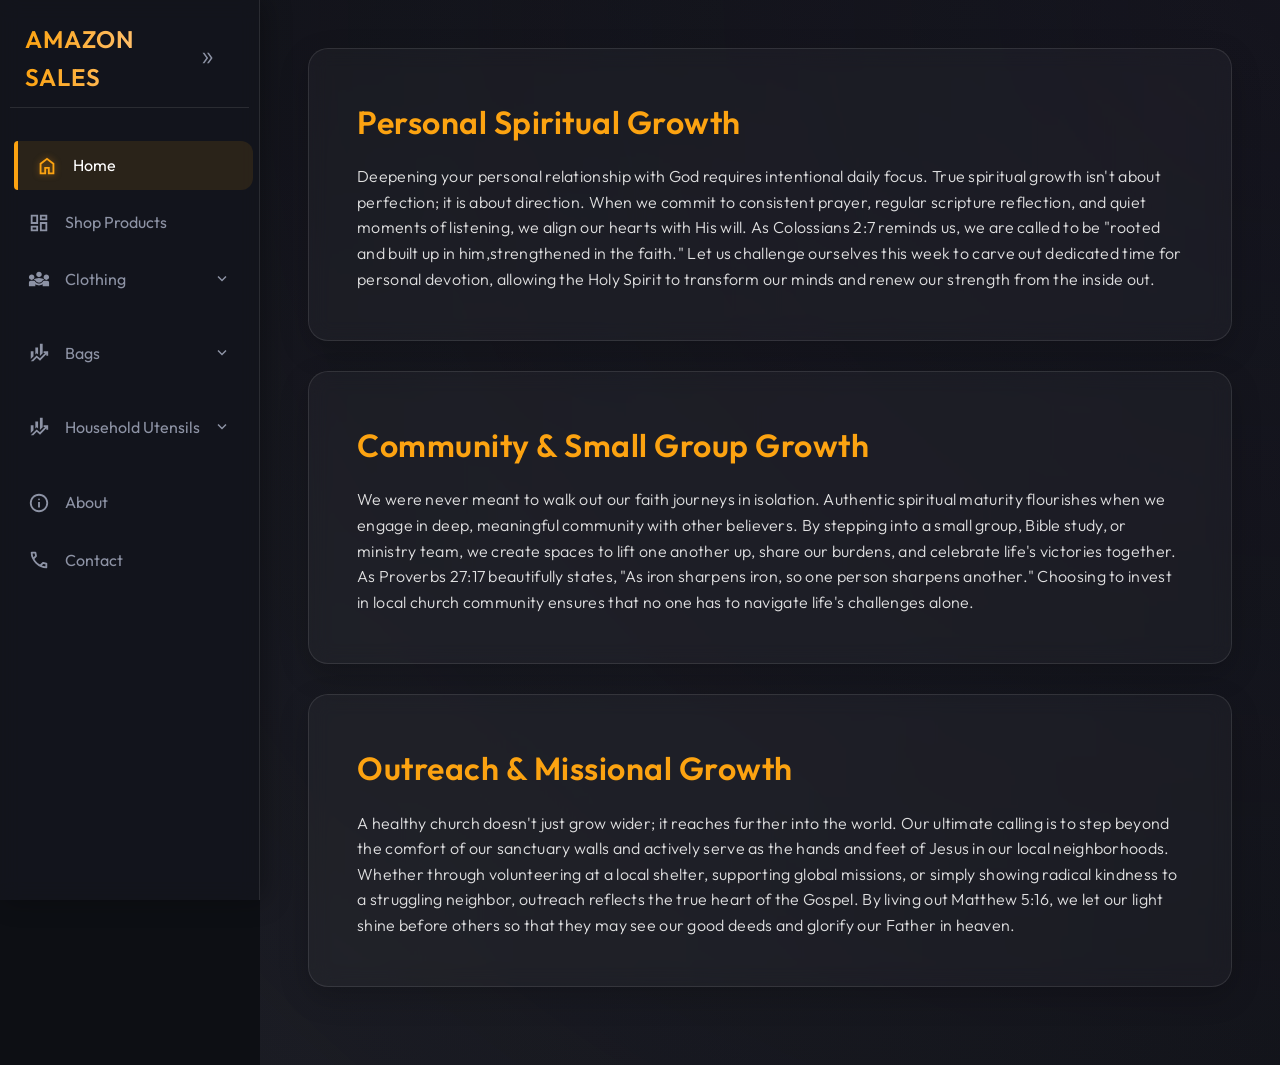
==== index.html @ 80cbcc49 "Initial commit" ====
<!DOCTYPE html>
<html>
   <head>
      <meta charset="UTF-8">
      <meta name="viewport" content="width=device-width, initial-scale=1.0">
      <title>Amazon Sales | Fashion & Home Essentials</title>
      <link rel="stylesheet" href="Amazon.Css">
      <script type="text/javascript" src="Amazon.js" defer></script>

   </head>
   <body>
      <nav id="sidebar">
   <ul>
      <li >
         <span id="logo">AMAZON SALES</span>
         <button id="toggle-btn">
            <svg xmlns="http://www.w3.org/2000/svg" height="24px" viewBox="0 -960 960 960" width="24px" fill="#ee3e3"><path d="m242-200 200-280-200-280h98l200 280-200 280h-98Zm238 0 200-280-200-280h98l200 280-200 280h-98Z"/></svg>
         </button>
      </li>
      <li class="active"> <!--active class is used to highlight the current page in the navigation menu-->
         <a href="index.html"><svg xmlns="http://www.w3.org/2000/svg" height="24px" viewBox="0 -960 960 960" width="24px" fill="#ee3e3"><path d="M240-200h120v-240h240v240h120v-360L480-740 240-560v360Zm-80 80v-480l320-240 320 240v480H520v-240h-80v240H160Zm320-350Z"/></svg>
            <span>Home</span>
         </a>
      </li>
      <li>
         <a href="dashboard.html">
            <svg xmlns="http://www.w3.org/2000/svg" height="24px" viewBox="0 -960 960 960" width="24px" fill="#ee3e3"><path d="M520-600v-240h320v240H520ZM120-440v-400h320v400H120Zm400 320v-400h320v400H520Zm-400 0v-240h320v240H120Zm80-400h160v-240H200v240Zm400 320h160v-240H600v240Zm0-480h160v-80H600v80ZM200-200h160v-80H200v80Zm160-320Zm240-160Zm0 240ZM360-280Z"/></svg>
            <span>Shop Products</span>
         </a>
      </li> 
     
     
      <li>
         <Button onclick=toggleSubMenu(this) class="dropdown-btn">
             <svg xmlns="http://www.w3.org/2000/svg" height="24px" viewBox="0 -960 960 960" width="24px" fill="#ee3e3"><path d="M40-160v-160q0-34 23.5-57t56.5-23h131q20 0 38 10t29 27q29 39 71.5 61t90.5 22q49 0 91.5-22t70.5-61q13-17 30.5-27t36.5-10h131q34 0 57 23t23 57v160H640v-91q-35 25-75.5 38T480-200q-43 0-84-13.5T320-252v92H40Zm440-160q-38 0-72-17.5T351-386q-17-25-42.5-39.5T253-440q22-37 93-58.5T480-520q63 0 134 21.5t93 58.5q-29 0-55 14.5T609-386q-22 32-56 49t-73 17ZM160-440q-50 0-85-35t-35-85q0-51 35-85.5t85-34.5q51 0 85.5 34.5T280-560q0 50-34.5 85T160-440Zm640 0q-50 0-85-35t-35-85q0-51 35-85.5t85-34.5q51 0 85.5 34.5T920-560q0 50-34.5 85T800-440ZM480-560q-50 0-85-35t-35-85q0-51 35-85.5t85-34.5q51 0 85.5 34.5T600-680q0 50-34.5 85T480-560Z"/></svg>
            <span>Clothing</span>
         <svg xmlns="http://www.w3.org/2000/svg" height="24px" viewBox="0 -960 960 960" width="24px" fill="#ee3e3"><path d="M480-344 240-584l56-56 184 184 184-184 56 56-240 240Z"/></svg>         </Button>
         <ul class="sub-menu">
            <div>
               <li><a href="#"> Dresses </a></li>
               <li><a href="#"> Trousers </a></li>
               <li><a href="#"> Shirts </a></li>
               <li><a href="#"> Tops </a></li>
            </div>
            
            
         </ul>

       <li>      
   <button onclick=toggleSubMenu(this) class="dropdown-btn">
      <svg xmlns="http://www.w3.org/2000/svg" height="24px" viewBox="0 -960 960 960" width="24px" fill="#ee3e3"><path d="M320-414v-306h120v306l-60-56-60 56Zm200 60v-526h120v406L520-354ZM120-216v-344h120v224L120-216Zm0 98 258-258 142 122 224-224h-64v-80h200v200h-80v-64L524-146 382-268 232-118H120Z"/></svg>
            <span>Bags</span> 
      <svg xmlns="http://www.w3.org/2000/svg" height="24px" viewBox="0 -960 960 960" width="24px" fill="#ee3e3"><path d="M480-344 240-584l56-56 184 184 184-184 56 56-240 240Z"/></svg> 
         </button>
         <ul class="sub-menu">
           <div>
             <li><a href="#"> Handbags </a></li>
             <li><a href="#"> Shoulder and Crossbody </a></li>
             <li><a href="#"> Backpacks </a></li>
             <li><a href="#"> Wallets and Purses </a></li>
              <li><a href="#"> Clutches and Mini Bags </a></li>
            
           </div>
         </ul>
       
      </li>
       <li>      
   <button onclick=toggleSubMenu(this) class="dropdown-btn">
      <svg xmlns="http://www.w3.org/2000/svg" height="24px" viewBox="0 -960 960 960" width="24px" fill="#ee3e3"><path d="M320-414v-306h120v306l-60-56-60 56Zm200 60v-526h120v406L520-354ZM120-216v-344h120v224L120-216Zm0 98 258-258 142 122 224-224h-64v-80h200v200h-80v-64L524-146 382-268 232-118H120Z"/></svg>
            <span>Household Utensils</span> 
      <svg xmlns="http://www.w3.org/2000/svg" height="24px" viewBox="0 -960 960 960" width="24px" fill="#ee3e3"><path d="M480-344 240-584l56-56 184 184 184-184 56 56-240 240Z"/></svg> 
         </button>
         <ul class="sub-menu">
           <div>
             <li><a href="#"> CookWare </a></li>
             <li><a href="#"> TableWare </a></li>
             <li><a href="#"> Storage </a></li>
             <li><a href="#"> KitchenWare </a></li>
            
           </div>
         </ul>
       
      </li>
      

       <li>
         <a href="AmazonAbout.html">
            <svg xmlns="http://www.w3.org/2000/svg" height="24px" viewBox="0 -960 960 960" width="24px" fill="#ee3e3"><path d="M440-280h80v-240h-80v240Zm68.5-331.5Q520-623 520-640t-11.5-28.5Q497-680 480-680t-28.5 11.5Q440-657 440-640t11.5 28.5Q463-600 480-600t28.5-11.5ZM480-80q-83 0-156-31.5T197-197q-54-54-85.5-127T80-480q0-83 31.5-156T197-763q54-54 127-85.5T480-880q83 0 156 31.5T763-763q54 54 85.5 127T880-480q0 83-31.5 156T763-197q-54 54-127 85.5T480-80Zm0-80q134 0 227-93t93-227q0-134-93-227t-227-93q-134 0-227 93t-93 227q0 134 93 227t227 93Zm0-320Z"/></svg>
            <span>About</span>
         </a>
      </li>

      <li>
         <a href="profile.html">
            <svg xmlns="http://www.w3.org/2000/svg" height="24px" viewBox="0 -960 960 960" width="24px" fill="#ee3e3"><path d="M798-120q-125 0-247-54.5T329-329Q229-429 174.5-551T120-798q0-18 12-30t30-12h162q14 0 25 9.5t13 22.5l26 140q2 16-1 27t-11 19l-97 98q20 37 47.5 71.5T387-386q31 31 65 57.5t72 48.5l94-94q9-9 23.5-13.5T670-390l138 28q14 4 23 14.5t9 23.5v162q0 18-12 30t-30 12ZM241-600l66-66-17-94h-89q5 41 14 81t26 79Zm358 358q39 17 79.5 27t81.5 13v-88l-94-19-67 67ZM241-600Zm358 358Z"/></svg>
            <span>Contact</span>
         </a>
      </li>
   </ul>
</nav>

      <main>
         <div class="container">
              <h2> Personal Spiritual Growth</h2>
               <p>Deepening your personal relationship with God requires intentional daily focus.
               True spiritual growth isn't about perfection; it is about direction. 
               When we commit to consistent prayer,
               regular scripture reflection, and quiet moments of listening, 
               we align our hearts with His will. As Colossians 2:7 reminds us,
               we are called to be "rooted and built up in him,strengthened in the faith."
               Let us challenge ourselves this week to carve out dedicated time for personal devotion, 
               allowing the Holy Spirit to transform our minds and renew our strength from the inside out.
               </p>

         </div>
         <div class="container">
            <h2> Community & Small Group Growth</h2>
            <p>
               We were never meant to walk out our faith journeys in isolation. 
               Authentic spiritual maturity flourishes when we engage in deep, meaningful community with other believers.
                By stepping into a small group, Bible study, or ministry team, we create spaces to lift one another up, 
                share our burdens, and celebrate life's victories together. 
                As Proverbs 27:17 beautifully states, "As iron sharpens iron, so one person sharpens another."
                Choosing to invest in local church community ensures that no one has to navigate life's challenges alone.
            </p>

         </div>
         <div class="container">
              <h2> Outreach & Missional Growth</h2>
            <p>
               A healthy church doesn't just grow wider; it reaches further into the world. 
               Our ultimate calling is to step beyond the comfort of our sanctuary walls and actively serve as the hands and feet of Jesus in our local neighborhoods. 
               Whether through volunteering at a local shelter, supporting global missions, or simply showing radical kindness to a struggling neighbor, outreach reflects the true heart of the Gospel.
                By living out Matthew 5:16, we let our light shine before others so that they may see our good deeds and glorify our Father in heaven.
            </p>

         </div>

      </main>
      
   </body>
</html>
---- Amazon.Css ----
@import url('https://fonts.googleapis.com/css2?family=Outfit:wght@300;400;600&display=swap');

:root {
  --base-clr: #0d0f14;
  --line-clr: rgba(255, 255, 255, 0.1);
  --primary-color: #fca311;
  --secondary-color: #f5f5f5;
  --bg-gradient: linear-gradient(135deg, #1f1c2c 0%, #928DAB 100%);
  --sidebar-bg: rgba(20, 22, 30, 0.85);
  --sidebar-hover: rgba(255, 255, 255, 0.08);
  --text-muted: #8d93a5;
  --text-color: #ffffff;
  --font-family: 'Outfit', sans-serif;
  --glow: 0 0 15px rgba(252, 163, 17, 0.4);

  /* Home */
   --gold: #d6ae16;
    --gold-dark: #b9950d;
    --cream: #f7f0e4;
    --dark: #202020;
    --green: #183d28;
    --muted: #777;
    /*Home */
}
 /* Home */
   * {
    margin: 0;
    padding: 0;
    box-sizing: border-box;
}



/*body {
    font-family: Arial, Helvetica, sans-serif;
    background: #fff;
    color: var(--dark);
}
    */

a {
    text-decoration: none;
    color: inherit;
}

button {
    cursor: pointer;
    font-family: inherit;
}

/* HERO BANNER */

.hero {
    min-height: 265px;
    display: grid;
    grid-template-columns: 32% 48% 20%;
    align-items: center;
    overflow: hidden;
    background: var(--cream);
    padding: 0 5%;
    gap: 12px;
}

.hero-text {
    position: relative;
    z-index: 2;
}

.welcome {
    font-size: 11px;
    font-weight: 800;
    letter-spacing: 2px;
    margin-bottom: 10px;
}

.welcome span {
    color: var(--gold-dark);
}

.hero h1 {
    font-size: clamp(27px, 3vw, 40px);
    line-height: 1.08;
    font-weight: 800;
    margin-bottom: 12px;
}

.hero h1 span {
    color: var(--gold-dark);
}

.hero-text > p {
    color: #555;
    font-size: 13px;
    line-height: 1.6;
    margin-bottom: 15px;
}

.shop-btn {
    display: inline-block;
    background: var(--gold);
    color: white;
    border: none;
    border-radius: 25px;
    padding: 12px 23px;
    font-size: 12px;
    font-weight: bold;
    transition: 0.25s;
}

.shop-btn:hover {
    background: var(--gold-dark);
    transform: translateY(-2px);
}

.hero-photo {
    height: 265px;
    width: 100%;
    overflow: hidden;
}

.hero-photo img {
    width: 100%;
    height: 100%;
    object-fit: cover;
    object-position: center 30%;
}

.hero-tagline {
    text-align: center;
    padding: 10px;
}

.hero-tagline h2 {
    font-family: Georgia, serif;
    font-style: italic;
    font-size: clamp(18px, 2vw, 27px);
    line-height: 1.4;
    transform: rotate(-5deg);
}

.gold-line {
    width: 90px;
    height: 2px;
    background: var(--gold);
    margin: 14px auto;
    transform: rotate(-8deg);
}

/* CATEGORY CARDS */

.categories {
    max-width: 1450px;
    margin: 16px auto 20px;
    padding: 0 5%;
    display: grid;
    grid-template-columns: repeat(4, minmax(0, 1fr));
    gap: 15px;
}

.category-card {
    background: #fafafa;
    min-height: 95px;
    border-radius: 10px;
    display: flex;
    align-items: center;
    gap: 14px;
    padding: 10px 15px;
    transition: 0.25s;
    border: 1px solid #f1f1f1;
}

.category-card:hover {
    box-shadow: 0 5px 18px #00000010;
    transform: translateY(-3px);
}

.category-card img {
    width: 80px;
    height: 72px;
    object-fit: contain;
}

.category-card h3 {
    font-size: 13px;
    margin-bottom: 9px;
}

.category-card p {
    color: var(--gold-dark);
    font-size: 12px;
}

/* FEATURED PRODUCTS AND PROMOTIONS */

.main-content {
    max-width: 1450px;
    padding: 0 5%;
    margin: 0 auto 20px;
    display: grid;
    grid-template-columns: minmax(180px, 0.85fr)
                           minmax(0, 2.35fr)
                           minmax(180px, 0.85fr);
    gap: 20px;
    align-items: stretch;
}

.promo {
    min-height: 280px;
    border-radius: 10px;
    overflow: hidden;
    position: relative;
    background-size: cover;
    background-position: center;
    color: white;
    display: flex;
    align-items: flex-end;
    padding: 20px;
}

.promo::before {
    content: "";
    position: absolute;
    inset: 0;
    background: linear-gradient(
        0deg,
        rgba(0,0,0,0.72),
        rgba(0,0,0,0.03) 100%
    );
}

.promo-content {
    position: relative;
    z-index: 1;
}

.promo h2 {
    font-size: 24px;
    line-height: 1.2;
    margin-bottom: 12px;
}

.promo p {
    font-size: 13px;
    line-height: 1.6;
    margin-bottom: 16px;
}

.promo-dresses {
    background-image: url(
        "https://images.unsplash.com/photo-1539008835657-9e8e9680c956?auto=format&fit=crop&w=650&q=85"
    );
    background-position: center;
}

.promo-home {
    background-image: url(
        "https://images.unsplash.com/photo-1556911220-bff31c812dba?auto=format&fit=crop&w=650&q=85"
    );
    background-position: center;
}

.promo-home::before {
    background: linear-gradient(
        180deg,
        rgba(15,55,30,0.95),
        rgba(15,55,30,0.15)
    );
}

.promo .shop-btn {
    padding: 10px 18px;
}

/* FEATURED SECTION */

.featured {
    min-width: 0;
}

.section-heading {
    display: flex;
    justify-content: space-between;
    align-items: center;
    gap: 10px;
    margin: 4px 0 16px;
}

.section-heading h2 {
    font-size: 21px;
}

.section-heading a {
    color: var(--gold-dark);
    font-size: 11px;
    white-space: nowrap;
}

.product-grid {
    display: grid;
    grid-template-columns: repeat(4, minmax(0, 1fr));
    gap: 12px;
}

.product-card {
    min-width: 0;
    border: 1px solid #f0f0f0;
    border-radius: 8px;
    overflow: hidden;
    background: white;
    transition: 0.25s;
}

.product-card:hover {
    box-shadow: 0 5px 18px #00000012;
    transform: translateY(-3px);
}

.product-card > img {
    display: block;
    width: 100%;
    height: 125px;
    object-fit: cover;
    background: #f4f0e9;
}

.product-info {
    padding: 10px;
}

.product-info h3 {
    font-size: 12px;
    line-height: 1.4;
    min-height: 30px;
    margin-bottom: 5px;
}

.price {
    font-size: 12px;
    font-weight: bold;
    margin-bottom: 7px;
}

.rating {
    color: var(--gold);
    font-size: 13px;
    margin-bottom: 10px;
}

.rating span {
    color: var(--muted);
    font-size: 10px;
}

.add-cart {
    width: 100%;
    padding: 10px 5px;
    background: var(--gold);
    color: white;
    border: none;
    border-radius: 6px;
    font-size: 11px;
    font-weight: bold;
    transition: 0.2s;
}

.add-cart:hover {
    background: var(--gold-dark);
}

/* SERVICE BAR */

.services {
    max-width: 1350px;
    margin: 0 auto 25px;
    padding: 17px 5%;
    background: #f8f5ed;
    border-radius: 10px;
    display: grid;
    grid-template-columns: repeat(4, minmax(0, 1fr));
    gap: 20px;
}

.service-item {
    display: flex;
    align-items: center;
    justify-content: center;
    gap: 12px;
}

.service-icon {
    font-size: 25px;
}

.service-item h3 {
    font-size: 12px;
    margin-bottom: 5px;
}

.service-item p {
    font-size: 11px;
    color: var(--muted);
}

/* ABOUT AND FOOTER */

.about {
    text-align: center;
    padding: 35px 8%;
}

.about h2 {
    margin-bottom: 12px;
}

.about p {
    max-width: 700px;
    margin: auto;
    color: var(--muted);
    line-height: 1.8;
    font-size: 14px;
}

footer {
    background: #17271d;
    color: white;
    padding: 35px 6% 18px;
}

.footer-content {
    display: grid;
    grid-template-columns: 2fr 1fr 1.5fr 1fr;
    gap: 30px;
}

footer h3 {
    margin-bottom: 15px;
    font-size: 15px;
}

footer p,
footer a {
    display: block;
    color: #ddd;
    font-size: 12px;
    line-height: 2;
}

footer a:hover {
    color: var(--gold);
}

footer .brand {
    font-size: 21px;
    margin-bottom: 10px;
}

footer .brand span {
    color: var(--gold);
}

.copyright {
    border-top: 1px solid #ffffff25;
    text-align: center;
    margin-top: 25px;
    padding-top: 16px;
    font-size: 11px;
}

/* TABLET */

@media (max-width: 1050px) {
    .hero {
        grid-template-columns: 40% 60%;
        padding: 0 4%;
    }

    .hero-tagline {
        display: none;
    }

    .main-content {
        grid-template-columns: 180px minmax(0, 1fr);
    }

    .promo-home {
        display: none;
    }

    .product-grid {
        grid-template-columns: repeat(2, minmax(0, 1fr));
    }

    .product-card > img {
        height: 180px;
    }

    .category-card {
        padding: 8px;
        gap: 7px;
    }

    .category-card img {
        width: 55px;
    }

    .category-card h3 {
        font-size: 11px;
    }

    .footer-content {
        grid-template-columns: repeat(2, 1fr);
    }
}

/* MOBILE */

@media (max-width: 650px) {
    .hero {
        display: flex;
        flex-direction: column;
        align-items: stretch;
        padding: 25px 6% 0;
        gap: 15px;
    }

    .hero h1 {
        font-size: 32px;
    }

    .hero-photo {
        height: 200px;
        border-radius: 10px 10px 0 0;
    }

    .categories {
        grid-template-columns: repeat(2, minmax(0, 1fr));
        padding: 0 4%;
        gap: 10px;
    }

    .category-card {
        min-height: 85px;
    }

    .category-card img {
        width: 50px;
        height: 55px;
    }

    .category-card h3 {
        font-size: 11px;
    }

    .main-content {
        grid-template-columns: 1fr;
        padding: 0 4%;
        gap: 18px;
    }

    .promo {
        min-height: 230px;
    }

    .promo-dresses {
        background-position: center 35%;
    }

    .section-heading h2 {
        font-size: 19px;
    }

    .product-grid {
        grid-template-columns: repeat(2, minmax(0, 1fr));
        gap: 10px;
    }

    .product-card > img {
        height: 150px;
    }

    .product-info {
        padding: 9px;
    }

    .services {
        grid-template-columns: repeat(2, minmax(0, 1fr));
        padding: 18px 4%;
        gap: 20px 10px;
    }

    .service-item {
        justify-content: flex-start;
        gap: 8px;
    }

    .service-item h3 {
        font-size: 10px;
    }

    .service-item p {
        font-size: 10px;
    }

    .service-icon {
        font-size: 20px;
    }

    .footer-content {
        grid-template-columns: 1fr 1fr;
        gap: 25px 15px;
    }
}

@media (max-width: 360px) {
    .product-card > img {
        height: 120px;
    }

    .category-card {
        gap: 4px;
        padding: 6px;
    }

    .category-card img {
        width: 40px;
    }
}
    /*Home */


* {
  margin: 0;
  padding: 0;
  box-sizing: border-box;
}

html {
  font-family: var(--font-family);
  line-height: 1.6;
}

body {
  min-height: 100vh;
  min-height: 100dvh;
  background: var(--base-clr);
  color: var(--text-color);
  display: grid;
  grid-template-columns: auto 1fr;
}

/* SIDEBAR STYLING */
#sidebar {
  background: var(--sidebar-bg);
  backdrop-filter: blur(10px);
  -webkit-backdrop-filter: blur(10px);
  color: var(--secondary-color);
  width: 260px;
  border-right: 1px solid var(--line-clr);
  display: flex;
  flex-direction: column;
  transition: all 0.4s cubic-bezier(0.2, 0.8, 0.2, 1);
  box-shadow: 5px 0 25px rgba(0,0,0,0.3);
  height: 100vh;
  position: sticky;
  top: 0;
}

#sidebar ul {
  list-style: none;
  padding: 10px;
  display: flex;
  flex-direction: column;
  gap: 8px;
}

/* Logo and Toggle */
#sidebar > ul > li:first-child {
  display: flex;
  justify-content: space-between;
  align-items: center;
  margin-bottom: 25px;
  padding: 10px 15px;
  border-bottom: 1px solid var(--line-clr);
}

#logo {
  font-weight: 600;
  font-size: 1.5rem;
  letter-spacing: 1px;
  background: linear-gradient(90deg, #fca311, #ffbf69);
  -webkit-background-clip: text;
  -webkit-text-fill-color: transparent;
}

#toggle-btn {
  background: none;
  border: none;
  cursor: pointer;
  display: flex;
  align-items: center;
  justify-content: center;
  padding: 6px;
  border-radius: 8px;
  transition: 0.3s;
}

#toggle-btn:hover {
  background: var(--sidebar-hover);
}

#toggle-btn svg {
  fill: var(--text-color);
  transition: transform 0.3s ease;
}

/* Navigation Links */
#sidebar a, #sidebar button {
  display: flex;
  align-items: center;
  text-decoration: none;
  color: var(--text-muted);
  font-family: var(--font-family);
  font-size: 1rem;
  padding: 12px 18px;
  border-radius: 12px;
  transition: all 0.3s ease;
  cursor: pointer;
  background: transparent;
  width: 100%;
  border: none;
  text-align: left;
}

#sidebar a svg, #sidebar button svg {
  fill: var(--text-muted);
  width: 22px;
  height: 22px;
  margin-right: 15px;
  transition: all 0.3s ease;
}

/* Right Carat for Dropdown */
#sidebar button svg:last-child {
  margin-left: auto;
  margin-right: 0;
  width: 18px;
  height: 18px;
}

#sidebar button.rotate svg:last-child {
  transform: rotate(180deg);
}

/* Hover and Active states */
#sidebar li.active a, 
#sidebar a:hover, 
#sidebar button:hover {
  background: var(--sidebar-hover);
  color: var(--text-color);
  transform: translateX(4px);
}

#sidebar li.active a svg, 
#sidebar a:hover svg, 
#sidebar button:hover svg {
  fill: var(--primary-color);
  filter: drop-shadow(0 0 3px rgba(252,163,17,0.5));
}

#sidebar li.active a {
  background: rgba(252, 163, 17, 0.1);
  border-left: 4px solid var(--primary-color);
  border-radius: 4px 12px 12px 4px;
}

/* Sub-menus */
.sub-menu {
  display: flex;
  flex-direction: column;
  gap: 4px;
  max-height: 0;
  overflow: hidden;
  transition: max-height 0.4s ease-out;
  padding-left: 3rem !important;
  opacity: 0;
}

.sub-menu.show {
  max-height: 250px;
  opacity: 1;
  margin-top: 5px;
}

.sub-menu a {
  font-size: 0.9rem;
  padding: 8px 12px;
  border-radius: 8px;
}

/* Sidebar Collapsed State */
#sidebar.close {
  width: 78px;
}

#sidebar.close #logo,
#sidebar.close a span,
#sidebar.close button span,
#sidebar.close button svg:last-child,
#sidebar.close .sub-menu {
  display: none;
}

#sidebar.close a,
#sidebar.close button {
  justify-content: center;
  padding: 12px;
}

#sidebar.close a svg,
#sidebar.close button svg {
  margin-right: 0;
}

#sidebar.close > ul > li:first-child {
  justify-content: center;
  padding: 10px;
}

#sidebar.close #toggle-btn {
  transform: rotate(180deg);
}

/* Main Content Area */
main {
  padding: 3rem;
  background: radial-gradient(circle at top right, rgba(31,28,44,0.4), transparent),
              radial-gradient(circle at bottom left, rgba(146,141,171,0.1), transparent);
}

main p {
  color: var(--secondary-color);
  opacity: 0.9;
  letter-spacing: 0.3px;
  font-weight: 300;
}

.container {
  background: rgba(255, 255, 255, 0.03);
  backdrop-filter: blur(10px);
  border: 1px solid var(--line-clr);
  border-radius: 20px;
  margin-bottom: 30px;
  padding: min(3rem, 15%);
  max-width: 1200px;
  box-shadow: 0 10px 30px rgba(0,0,0,0.2);
  transition: transform 0.3s, box-shadow 0.3s;
}

.container:hover {
  transform: translateY(-5px);
  box-shadow: 0 15px 40px rgba(0,0,0,0.4), var(--glow);
  border-color: rgba(252, 163, 17, 0.3);
}

h2 {
  font-size: 2rem;
  margin-bottom: 1rem;
  color: var(--primary-color);
  font-weight: 600;
  letter-spacing: 0.5px;
}
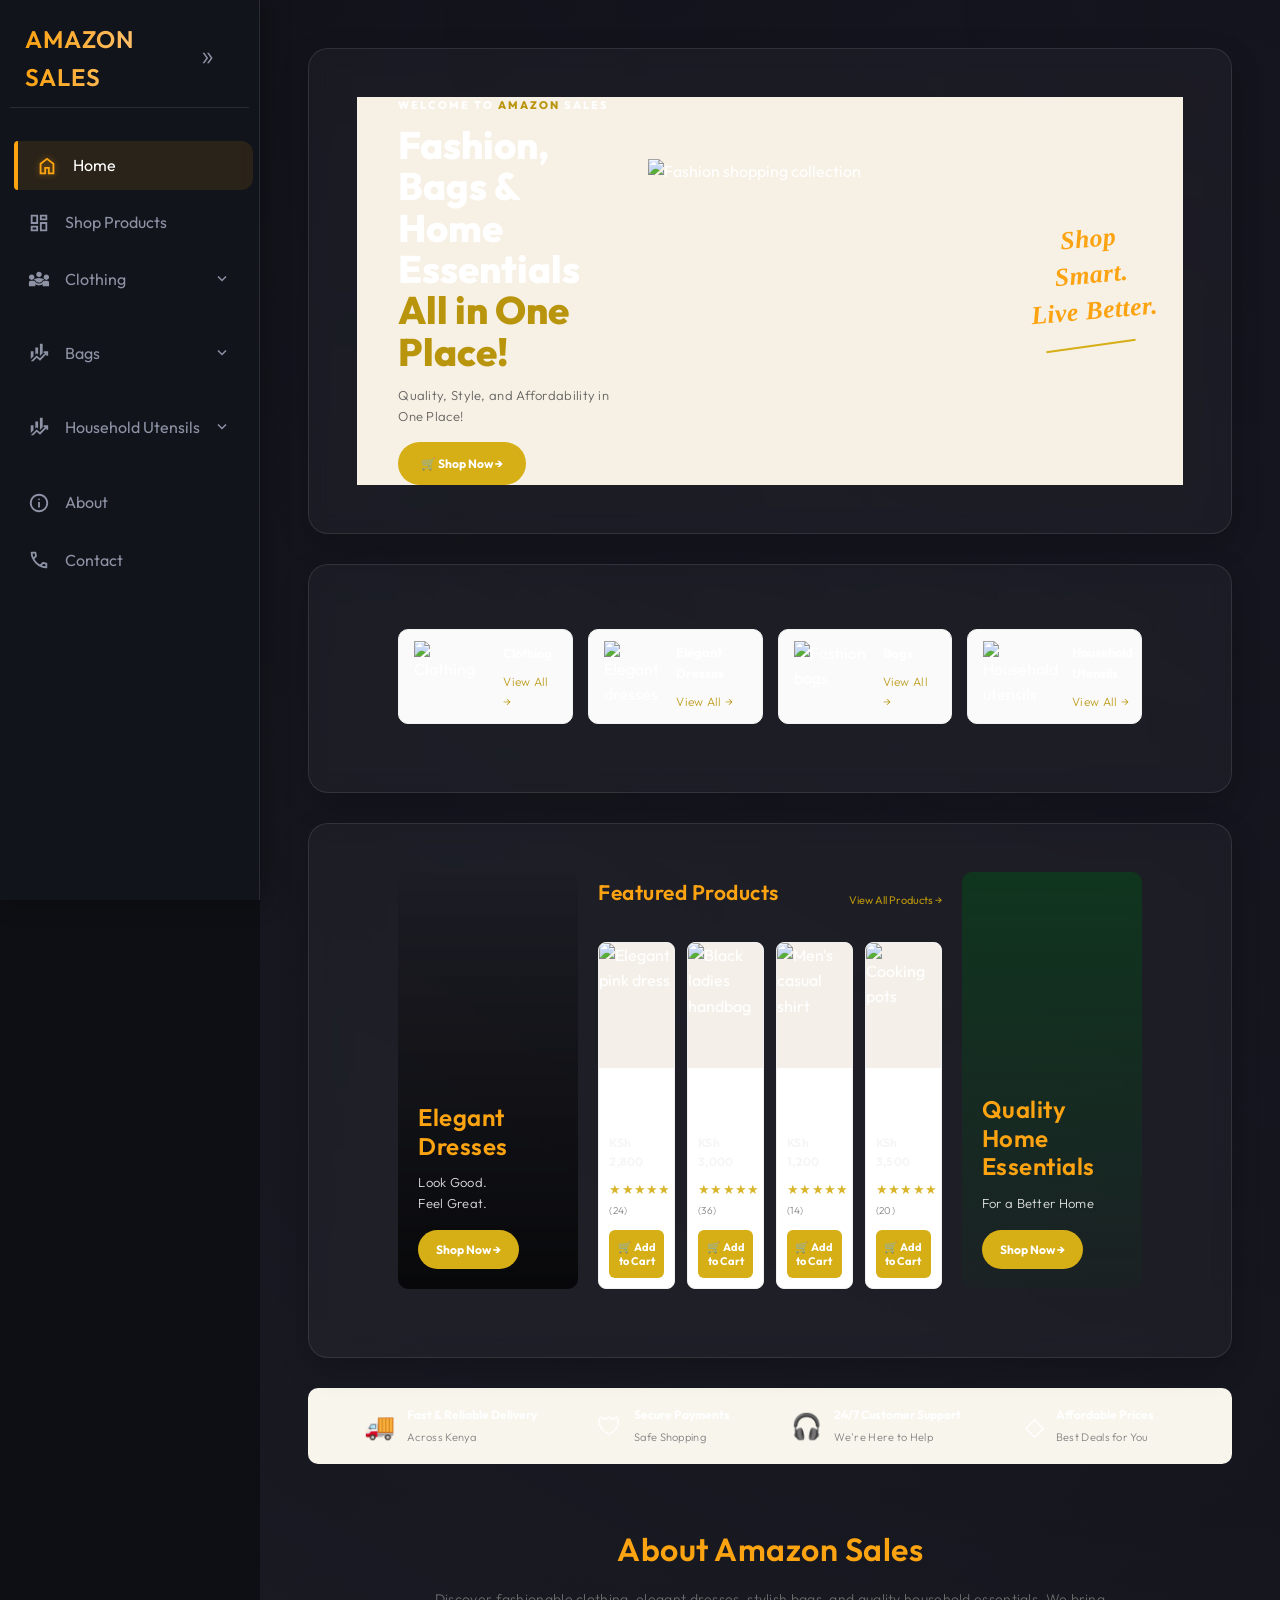
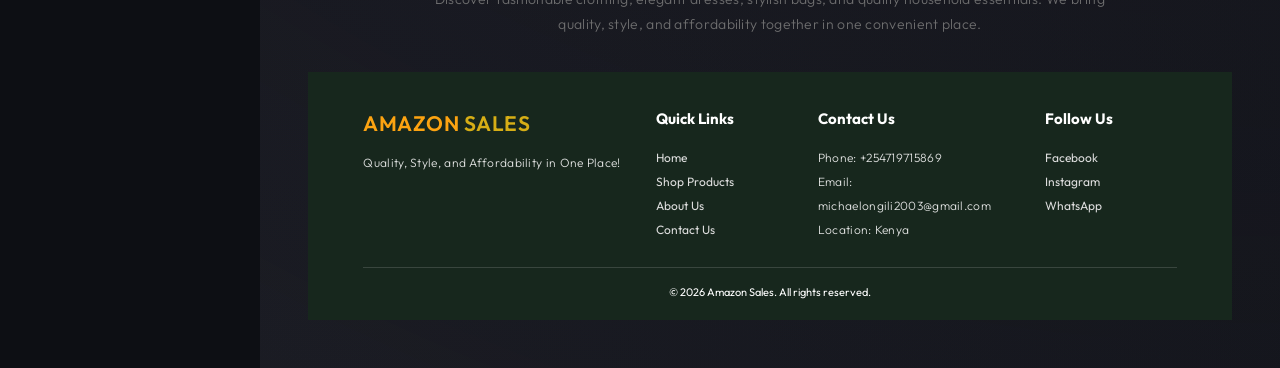
==== commit 0f480669: "Update home page content and remove Zhome.html" ====
--- a/index.html
+++ b/index.html
@@ -1,142 +1,323 @@
- <!DOCTYPE html>
-<html>
+<!DOCTYPE html>
+<html lang="en">
    <head>
       <meta charset="UTF-8">
       <meta name="viewport" content="width=device-width, initial-scale=1.0">
       <title>Amazon Sales | Fashion & Home Essentials</title>
       <link rel="stylesheet" href="Amazon.Css">
       <script type="text/javascript" src="Amazon.js" defer></script>
-
    </head>
    <body>
-      <nav id="sidebar">
-   <ul>
-      <li >
-         <span id="logo">AMAZON SALES</span>
-         <button id="toggle-btn">
-            <svg xmlns="http://www.w3.org/2000/svg" height="24px" viewBox="0 -960 960 960" width="24px" fill="#ee3e3"><path d="m242-200 200-280-200-280h98l200 280-200 280h-98Zm238 0 200-280-200-280h98l200 280-200 280h-98Z"/></svg>
-         </button>
-      </li>
-      <li class="active"> <!--active class is used to highlight the current page in the navigation menu-->
-         <a href="index.html"><svg xmlns="http://www.w3.org/2000/svg" height="24px" viewBox="0 -960 960 960" width="24px" fill="#ee3e3"><path d="M240-200h120v-240h240v240h120v-360L480-740 240-560v360Zm-80 80v-480l320-240 320 240v480H520v-240h-80v240H160Zm320-350Z"/></svg>
-            <span>Home</span>
-         </a>
-      </li>
-      <li>
-         <a href="dashboard.html">
-            <svg xmlns="http://www.w3.org/2000/svg" height="24px" viewBox="0 -960 960 960" width="24px" fill="#ee3e3"><path d="M520-600v-240h320v240H520ZM120-440v-400h320v400H120Zm400 320v-400h320v400H520Zm-400 0v-240h320v240H120Zm80-400h160v-240H200v240Zm400 320h160v-240H600v240Zm0-480h160v-80H600v80ZM200-200h160v-80H200v80Zm160-320Zm240-160Zm0 240ZM360-280Z"/></svg>
-            <span>Shop Products</span>
-         </a>
-      </li> 
-     
-     
-      <li>
-         <Button onclick=toggleSubMenu(this) class="dropdown-btn">
-             <svg xmlns="http://www.w3.org/2000/svg" height="24px" viewBox="0 -960 960 960" width="24px" fill="#ee3e3"><path d="M40-160v-160q0-34 23.5-57t56.5-23h131q20 0 38 10t29 27q29 39 71.5 61t90.5 22q49 0 91.5-22t70.5-61q13-17 30.5-27t36.5-10h131q34 0 57 23t23 57v160H640v-91q-35 25-75.5 38T480-200q-43 0-84-13.5T320-252v92H40Zm440-160q-38 0-72-17.5T351-386q-17-25-42.5-39.5T253-440q22-37 93-58.5T480-520q63 0 134 21.5t93 58.5q-29 0-55 14.5T609-386q-22 32-56 49t-73 17ZM160-440q-50 0-85-35t-35-85q0-51 35-85.5t85-34.5q51 0 85.5 34.5T280-560q0 50-34.5 85T160-440Zm640 0q-50 0-85-35t-35-85q0-51 35-85.5t85-34.5q51 0 85.5 34.5T920-560q0 50-34.5 85T800-440ZM480-560q-50 0-85-35t-35-85q0-51 35-85.5t85-34.5q51 0 85.5 34.5T600-680q0 50-34.5 85T480-560Z"/></svg>
-            <span>Clothing</span>
-         <svg xmlns="http://www.w3.org/2000/svg" height="24px" viewBox="0 -960 960 960" width="24px" fill="#ee3e3"><path d="M480-344 240-584l56-56 184 184 184-184 56 56-240 240Z"/></svg>         </Button>
-         <ul class="sub-menu">
-            <div>
-               <li><a href="#"> Dresses </a></li>
-               <li><a href="#"> Trousers </a></li>
-               <li><a href="#"> Shirts </a></li>
-               <li><a href="#"> Tops </a></li>
-            </div>
-            
-            
+       <nav id="sidebar">
+         <ul>
+            <li>
+               <span id="logo">AMAZON SALES</span>
+               <button id="toggle-btn" type="button" aria-label="Toggle navigation">
+                  <svg xmlns="http://www.w3.org/2000/svg" height="24px" viewBox="0 -960 960 960" width="24px" fill="currentColor"><path d="m242-200 200-280-200-280h98l200 280-200 280h-98Zm238 0 200-280-200-280h98l200 280-200 280h-98Z"/></svg>
+               </button>
+            </li>
+            <li class="active"> <!--active class is used to highlight the current page in the navigation menu-->
+               <a href="index.html"><svg xmlns="http://www.w3.org/2000/svg" height="24px" viewBox="0 -960 960 960" width="24px" fill="currentColor"><path d="M240-200h120v-240h240v240h120v-360L480-740 240-560v360Zm-80 80v-480l320-240 320 240v480H520v-240h-80v240H160Zm320-350Z"/></svg>
+                  <span>Home</span>
+               </a>
+            </li>
+            <li>
+               <a href="dashboard.html">
+                  <svg xmlns="http://www.w3.org/2000/svg" height="24px" viewBox="0 -960 960 960" width="24px" fill="currentColor"><path d="M520-600v-240h320v240H520ZM120-440v-400h320v400H120Zm400 320v-400h320v400H520Zm-400 0v-240h320v240H120Zm80-400h160v-240H200v240Zm400 320h160v-240H600v240Zm0-480h160v-80H600v80ZM200-200h160v-80H200v80Zm160-320Zm240-160Zm0 240ZM360-280Z"/></svg>
+                  <span>Shop Products</span>
+               </a>
+            </li> 
+            <li>
+               <button type="button" onclick="toggleSubMenu(this)" class="dropdown-btn">
+                  <svg xmlns="http://www.w3.org/2000/svg" height="24px" viewBox="0 -960 960 960" width="24px" fill="currentColor"><path d="M40-160v-160q0-34 23.5-57t56.5-23h131q20 0 38 10t29 27q29 39 71.5 61t90.5 22q49 0 91.5-22t70.5-61q13-17 30.5-27t36.5-10h131q34 0 57 23t23 57v160H640v-91q-35 25-75.5 38T480-200q-43 0-84-13.5T320-252v92H40Zm440-160q-38 0-72-17.5T351-386q-17-25-42.5-39.5T253-440q22-37 93-58.5T480-520q63 0 134 21.5t93 58.5q-29 0-55 14.5T609-386q-22 32-56 49t-73 17ZM160-440q-50 0-85-35t-35-85q0-51 35-85.5t85-34.5q51 0 85.5 34.5T280-560q0 50-34.5 85T160-440Zm640 0q-50 0-85-35t-35-85q0-51 35-85.5t85-34.5q51 0 85.5 34.5T920-560q0 50-34.5 85T800-440ZM480-560q-50 0-85-35t-35-85q0-51 35-85.5t85-34.5q51 0 85.5 34.5T600-680q0 50-34.5 85T480-560Z"/></svg>
+                  <span>Clothing</span>
+                  <svg xmlns="http://www.w3.org/2000/svg" height="24px" viewBox="0 -960 960 960" width="24px" fill="currentColor"><path d="M480-344 240-584l56-56 184 184 184-184 56 56-240 240Z"/></svg>
+               </button>
+               <ul class="sub-menu">
+                  <li><a href="#"> Dresses </a></li>
+                  <li><a href="#"> Trousers </a></li>
+                  <li><a href="#"> Shirts </a></li>
+                  <li><a href="#"> Tops </a></li>
+               </ul>
+            </li>
+            <li>      
+               <button type="button" onclick="toggleSubMenu(this)" class="dropdown-btn">
+                  <svg xmlns="http://www.w3.org/2000/svg" height="24px" viewBox="0 -960 960 960" width="24px" fill="currentColor"><path d="M320-414v-306h120v306l-60-56-60 56Zm200 60v-526h120v406L520-354ZM120-216v-344h120v224L120-216Zm0 98 258-258 142 122 224-224h-64v-80h200v200h-80v-64L524-146 382-268 232-118H120Z"/></svg>
+                  <span>Bags</span> 
+                  <svg xmlns="http://www.w3.org/2000/svg" height="24px" viewBox="0 -960 960 960" width="24px" fill="currentColor"><path d="M480-344 240-584l56-56 184 184 184-184 56 56-240 240Z"/></svg> 
+               </button>
+               <ul class="sub-menu">
+                  <li><a href="#"> Handbags </a></li>
+                  <li><a href="#"> Shoulder and Crossbody </a></li>
+                  <li><a href="#"> Backpacks </a></li>
+                  <li><a href="#"> Wallets and Purses </a></li>
+                  <li><a href="#"> Clutches and Mini Bags </a></li>
+               </ul>
+            </li>
+            <li>      
+               <button type="button" onclick="toggleSubMenu(this)" class="dropdown-btn">
+                  <svg xmlns="http://www.w3.org/2000/svg" height="24px" viewBox="0 -960 960 960" width="24px" fill="currentColor"><path d="M320-414v-306h120v306l-60-56-60 56Zm200 60v-526h120v406L520-354ZM120-216v-344h120v224L120-216Zm0 98 258-258 142 122 224-224h-64v-80h200v200h-80v-64L524-146 382-268 232-118H120Z"/></svg>
+                  <span>Household Utensils</span> 
+                  <svg xmlns="http://www.w3.org/2000/svg" height="24px" viewBox="0 -960 960 960" width="24px" fill="currentColor"><path d="M480-344 240-584l56-56 184 184 184-184 56 56-240 240Z"/></svg> 
+               </button>
+               <ul class="sub-menu">
+                  <li><a href="#"> CookWare </a></li>
+                  <li><a href="#"> TableWare </a></li>
+                  <li><a href="#"> Storage </a></li>
+                  <li><a href="#"> KitchenWare </a></li>
+               </ul>
+            </li>
+            <li>
+               <a href="AmazonAbout.html">
+                  <svg xmlns="http://www.w3.org/2000/svg" height="24px" viewBox="0 -960 960 960" width="24px" fill="currentColor"><path d="M440-280h80v-240h-80v240Zm68.5-331.5Q520-623 520-640t-11.5-28.5Q497-680 480-680t-28.5 11.5Q440-657 440-640t11.5 28.5Q463-600 480-600t28.5-11.5ZM480-80q-83 0-156-31.5T197-197q-54-54-85.5-127T80-480q0-83 31.5-156T197-763q54-54 127-85.5T480-880q83 0 156 31.5T763-763q54 54 85.5 127T880-480q0 83-31.5 156T763-197q-54 54-127 85.5T480-80Zm0-80q134 0 227-93t93-227q0-134-93-227t-227-93q-134 0-227 93t-93 227q0 134 93 227t227 93Zm0-320Z"/></svg>
+                  <span>About</span>
+               </a>
+            </li>
+            <li>
+               <a href="profile.html">
+                  <svg xmlns="http://www.w3.org/2000/svg" height="24px" viewBox="0 -960 960 960" width="24px" fill="currentColor"><path d="M798-120q-125 0-247-54.5T329-329Q229-429 174.5-551T120-798q0-18 12-30t30-12h162q14 0 25 9.5t13 22.5l26 140q2 16-1 27t-11 19l-97 98q20 37 47.5 71.5T387-386q31 31 65 57.5t72 48.5l94-94q9-9 23.5-13.5T670-390l138 28q14 4 23 14.5t9 23.5v162q0 18-12 30t-30 12ZM241-600l66-66-17-94h-89q5 41 14 81t26 79Zm358 358q39 17 79.5 27t81.5 13v-88l-94-19-67 67ZM241-600Zm358 358Z"/></svg>
+                  <span>Contact</span>
+               </a>
+            </li>
          </ul>
-
-       <li>      
-   <button onclick=toggleSubMenu(this) class="dropdown-btn">
-      <svg xmlns="http://www.w3.org/2000/svg" height="24px" viewBox="0 -960 960 960" width="24px" fill="#ee3e3"><path d="M320-414v-306h120v306l-60-56-60 56Zm200 60v-526h120v406L520-354ZM120-216v-344h120v224L120-216Zm0 98 258-258 142 122 224-224h-64v-80h200v200h-80v-64L524-146 382-268 232-118H120Z"/></svg>
-            <span>Bags</span> 
-      <svg xmlns="http://www.w3.org/2000/svg" height="24px" viewBox="0 -960 960 960" width="24px" fill="#ee3e3"><path d="M480-344 240-584l56-56 184 184 184-184 56 56-240 240Z"/></svg> 
-         </button>
-         <ul class="sub-menu">
-           <div>
-             <li><a href="#"> Handbags </a></li>
-             <li><a href="#"> Shoulder and Crossbody </a></li>
-             <li><a href="#"> Backpacks </a></li>
-             <li><a href="#"> Wallets and Purses </a></li>
-              <li><a href="#"> Clutches and Mini Bags </a></li>
-            
-           </div>
-         </ul>
-       
-      </li>
-       <li>      
-   <button onclick=toggleSubMenu(this) class="dropdown-btn">
-      <svg xmlns="http://www.w3.org/2000/svg" height="24px" viewBox="0 -960 960 960" width="24px" fill="#ee3e3"><path d="M320-414v-306h120v306l-60-56-60 56Zm200 60v-526h120v406L520-354ZM120-216v-344h120v224L120-216Zm0 98 258-258 142 122 224-224h-64v-80h200v200h-80v-64L524-146 382-268 232-118H120Z"/></svg>
-            <span>Household Utensils</span> 
-      <svg xmlns="http://www.w3.org/2000/svg" height="24px" viewBox="0 -960 960 960" width="24px" fill="#ee3e3"><path d="M480-344 240-584l56-56 184 184 184-184 56 56-240 240Z"/></svg> 
-         </button>
-         <ul class="sub-menu">
-           <div>
-             <li><a href="#"> CookWare </a></li>
-             <li><a href="#"> TableWare </a></li>
-             <li><a href="#"> Storage </a></li>
-             <li><a href="#"> KitchenWare </a></li>
-            
-           </div>
-         </ul>
-       
-      </li>
-      
-
-       <li>
-         <a href="AmazonAbout.html">
-            <svg xmlns="http://www.w3.org/2000/svg" height="24px" viewBox="0 -960 960 960" width="24px" fill="#ee3e3"><path d="M440-280h80v-240h-80v240Zm68.5-331.5Q520-623 520-640t-11.5-28.5Q497-680 480-680t-28.5 11.5Q440-657 440-640t11.5 28.5Q463-600 480-600t28.5-11.5ZM480-80q-83 0-156-31.5T197-197q-54-54-85.5-127T80-480q0-83 31.5-156T197-763q54-54 127-85.5T480-880q83 0 156 31.5T763-763q54 54 85.5 127T880-480q0 83-31.5 156T763-197q-54 54-127 85.5T480-80Zm0-80q134 0 227-93t93-227q0-134-93-227t-227-93q-134 0-227 93t-93 227q0 134 93 227t227 93Zm0-320Z"/></svg>
-            <span>About</span>
-         </a>
-      </li>
-
-      <li>
-         <a href="profile.html">
-            <svg xmlns="http://www.w3.org/2000/svg" height="24px" viewBox="0 -960 960 960" width="24px" fill="#ee3e3"><path d="M798-120q-125 0-247-54.5T329-329Q229-429 174.5-551T120-798q0-18 12-30t30-12h162q14 0 25 9.5t13 22.5l26 140q2 16-1 27t-11 19l-97 98q20 37 47.5 71.5T387-386q31 31 65 57.5t72 48.5l94-94q9-9 23.5-13.5T670-390l138 28q14 4 23 14.5t9 23.5v162q0 18-12 30t-30 12ZM241-600l66-66-17-94h-89q5 41 14 81t26 79Zm358 358q39 17 79.5 27t81.5 13v-88l-94-19-67 67ZM241-600Zm358 358Z"/></svg>
-            <span>Contact</span>
-         </a>
-      </li>
-   </ul>
-</nav>
+      </nav>
 
       <main>
+         <!-- HERO BANNER -->
          <div class="container">
-              <h2> Personal Spiritual Growth</h2>
-               <p>Deepening your personal relationship with God requires intentional daily focus.
-               True spiritual growth isn't about perfection; it is about direction. 
-               When we commit to consistent prayer,
-               regular scripture reflection, and quiet moments of listening, 
-               we align our hearts with His will. As Colossians 2:7 reminds us,
-               we are called to be "rooted and built up in him,strengthened in the faith."
-               Let us challenge ourselves this week to carve out dedicated time for personal devotion, 
-               allowing the Holy Spirit to transform our minds and renew our strength from the inside out.
-               </p>
-
+            <section class="hero">
+               <div class="hero-text">
+                  <div class="welcome">
+                     WELCOME TO <span>AMAZON</span> SALES
+                  </div>
+                  <h1>
+                     Fashion, Bags &amp;<br>
+                     Home Essentials<br>
+                     <span>All in One Place!</span>
+                  </h1>
+                  <p>Quality, Style, and Affordability in One Place!</p>
+                  <a href="#products" class="shop-btn">🛒 Shop Now →</a>
+               </div>
+
+               <div class="hero-photo">
+                  <img
+                     src="https://images.unsplash.com/photo-1483985988355-763728e1935b?auto=format&fit=crop&w=1000&q=85"
+                     alt="Fashion shopping collection">
+               </div>
+
+               <div class="hero-tagline">
+                  <h2>Shop Smart.<br>Live Better.</h2>
+                  <div class="gold-line"></div>
+               </div>
+            </section>
          </div>
+
+         <!-- FOUR SHOPPING CATEGORIES -->
          <div class="container">
-            <h2> Community & Small Group Growth</h2>
+            <section class="categories">
+               <a href="#clothing" class="category-card">
+                  <img
+                     src="https://images.unsplash.com/photo-1576566588028-4147f3842f27?auto=format&fit=crop&w=200&q=80"
+                     alt="Clothing">
+                  <div>
+                     <h3>Clothing</h3>
+                     <p>View All →</p>
+                  </div>
+               </a>
+
+               <a href="#dresses" class="category-card">
+                  <img
+                     src="https://images.unsplash.com/photo-1595777457583-95e059d581b8?auto=format&fit=crop&w=200&q=80"
+                     alt="Elegant dresses">
+                  <div>
+                     <h3>Elegant Dresses</h3>
+                     <p>View All →</p>
+                  </div>
+               </a>
+
+               <a href="#bags" class="category-card">
+                  <img
+                     src="https://images.unsplash.com/photo-1584917865442-de89df76afd3?auto=format&fit=crop&w=200&q=80"
+                     alt="Fashion bags">
+                  <div>
+                     <h3>Bags</h3>
+                     <p>View All →</p>
+                  </div>
+               </a>
+
+               <a href="#utensils" class="category-card">
+                  <img
+                     src="https://images.unsplash.com/photo-1584990347449-a5d9f800a783?auto=format&fit=crop&w=200&q=80"
+                     alt="Household utensils">
+                  <div>
+                     <h3>Household Utensils</h3>
+                     <p>View All →</p>
+                  </div>
+               </a>
+            </section>
+         </div>
+
+         <!-- MAIN PRODUCTS AREA --> 
+         <div class="container">
+            <div class="main-content">
+               <!-- LEFT PROMOTION -->
+               <aside class="promo promo-dresses" id="dresses">
+                  <div class="promo-content">
+                     <h2>Elegant<br>Dresses</h2>
+                     <p>Look Good.<br>Feel Great.</p>
+                     <a href="#products" class="shop-btn">Shop Now →</a>
+                  </div>
+               </aside>
+
+               <!-- FEATURED PRODUCTS -->
+               <section class="featured" id="products">
+                  <div class="section-heading">
+                     <h2>Featured Products</h2>
+                     <a href="#products">View All Products →</a>
+                  </div>
+
+                  <div class="product-grid">
+                     <article class="product-card">
+                        <img
+                           src="https://images.unsplash.com/photo-1595777457583-95e059d581b8?auto=format&fit=crop&w=450&q=85"
+                           alt="Elegant pink dress">
+                        <div class="product-info">
+                           <h3>Elegant Ladies Dress</h3>
+                           <p class="price">KSh 2,800</p>
+                           <p class="rating">★★★★★ <span>(24)</span></p>
+                           <button class="add-cart" type="button">🛒 Add to Cart</button>
+                        </div>
+                     </article>
+
+                     <article class="product-card">
+                        <img
+                           src="https://images.unsplash.com/photo-1584917865442-de89df76afd3?auto=format&fit=crop&w=450&q=85"
+                           alt="Black ladies handbag">
+                        <div class="product-info">
+                           <h3>Stylish Ladies Bag</h3>
+                           <p class="price">KSh 3,000</p>
+                           <p class="rating">★★★★★ <span>(36)</span></p>
+                           <button class="add-cart" type="button">🛒 Add to Cart</button>
+                        </div>
+                     </article>
+
+                     <article class="product-card">
+                        <img
+                           src="https://images.unsplash.com/photo-1603252109303-2751441dd157?auto=format&fit=crop&w=450&q=85"
+                           alt="Men's casual shirt">
+                        <div class="product-info">
+                           <h3>Men's Casual Shirt</h3>
+                           <p class="price">KSh 1,200</p>
+                           <p class="rating">★★★★★ <span>(14)</span></p>
+                           <button class="add-cart" type="button">🛒 Add to Cart</button>
+                        </div>
+                     </article>
+
+                     <article class="product-card">
+                        <img
+                           src="https://images.unsplash.com/photo-1584990347449-a5d9f800a783?auto=format&fit=crop&w=450&q=85"
+                           alt="Cooking pots">
+                        <div class="product-info">
+                           <h3>Quality Cooking Pots</h3>
+                           <p class="price">KSh 3,500</p>
+                           <p class="rating">★★★★★ <span>(20)</span></p>
+                           <button class="add-cart" type="button">🛒 Add to Cart</button>
+                        </div>
+                     </article>
+                  </div>
+               </section>
+
+               <!-- RIGHT PROMOTION -->
+               <aside class="promo promo-home" id="utensils">
+                  <div class="promo-content">
+                     <h2>Quality<br>Home Essentials</h2>
+                     <p>For a Better Home</p>
+                     <a href="#products" class="shop-btn">Shop Now →</a>
+                  </div>
+               </aside>
+            </div>
+         </div>
+
+         <!-- SERVICE HIGHLIGHTS -->
+         <section class="services">
+            <div class="service-item">
+               <span class="service-icon">🚚</span>
+               <div>
+                  <h3>Fast &amp; Reliable Delivery</h3>
+                  <p>Across Kenya</p>
+               </div>
+            </div>
+
+            <div class="service-item">
+               <span class="service-icon">🛡</span>
+               <div>
+                  <h3>Secure Payments</h3>
+                  <p>Safe Shopping</p>
+               </div>
+            </div>
+
+            <div class="service-item">
+               <span class="service-icon">🎧</span>
+               <div>
+                  <h3>24/7 Customer Support</h3>
+                  <p>We're Here to Help</p>
+               </div>
+            </div>
+
+            <div class="service-item">
+               <span class="service-icon">◇</span>
+               <div>
+                  <h3>Affordable Prices</h3>
+                  <p>Best Deals for You</p>
+               </div>
+            </div>
+         </section>
+
+         <!-- ABOUT -->
+         <section class="about" id="about">
+            <h2>About Amazon Sales</h2>
             <p>
-               We were never meant to walk out our faith journeys in isolation. 
-               Authentic spiritual maturity flourishes when we engage in deep, meaningful community with other believers.
-                By stepping into a small group, Bible study, or ministry team, we create spaces to lift one another up, 
-                share our burdens, and celebrate life's victories together. 
-                As Proverbs 27:17 beautifully states, "As iron sharpens iron, so one person sharpens another."
-                Choosing to invest in local church community ensures that no one has to navigate life's challenges alone.
+               Discover fashionable clothing, elegant dresses, stylish bags,
+               and quality household essentials. We bring quality, style,
+               and affordability together in one convenient place.
             </p>
-
-         </div>
-         <div class="container">
-              <h2> Outreach & Missional Growth</h2>
-            <p>
-               A healthy church doesn't just grow wider; it reaches further into the world. 
-               Our ultimate calling is to step beyond the comfort of our sanctuary walls and actively serve as the hands and feet of Jesus in our local neighborhoods. 
-               Whether through volunteering at a local shelter, supporting global missions, or simply showing radical kindness to a struggling neighbor, outreach reflects the true heart of the Gospel.
-                By living out Matthew 5:16, we let our light shine before others so that they may see our good deeds and glorify our Father in heaven.
-            </p>
-
-         </div>
-
+         </section>
+
+         <!-- FOOTER -->
+         <footer id="contact">
+            <div class="footer-content">
+               <div>
+                  <h2 class="brand">AMAZON <span>SALES</span></h2>
+                  <p>Quality, Style, and Affordability in One Place!</p>
+               </div>
+
+               <div>
+                  <h3>Quick Links</h3>
+                  <a href="index.html">Home</a>
+                  <a href="#products">Shop Products</a>
+                  <a href="#about">About Us</a>
+                  <a href="#contact">Contact Us</a>
+               </div>
+
+               <div>
+                  <h3>Contact Us</h3>
+                  <p>Phone: +254719715869</p>
+                  <p>Email: michaelongili2003@gmail.com</p>
+                  <p>Location: Kenya</p>
+               </div>
+
+               <div>
+                  <h3>Follow Us</h3>
+                  <a href="#">Facebook</a>
+                  <a href="#">Instagram</a>
+                  <a href="#">WhatsApp</a>
+               </div>
+            </div>
+
+            <div class="copyright">
+               &copy; 2026 Amazon Sales. All rights reserved.
+            </div>
+         </footer>
       </main>
-      
    </body>
 </html>
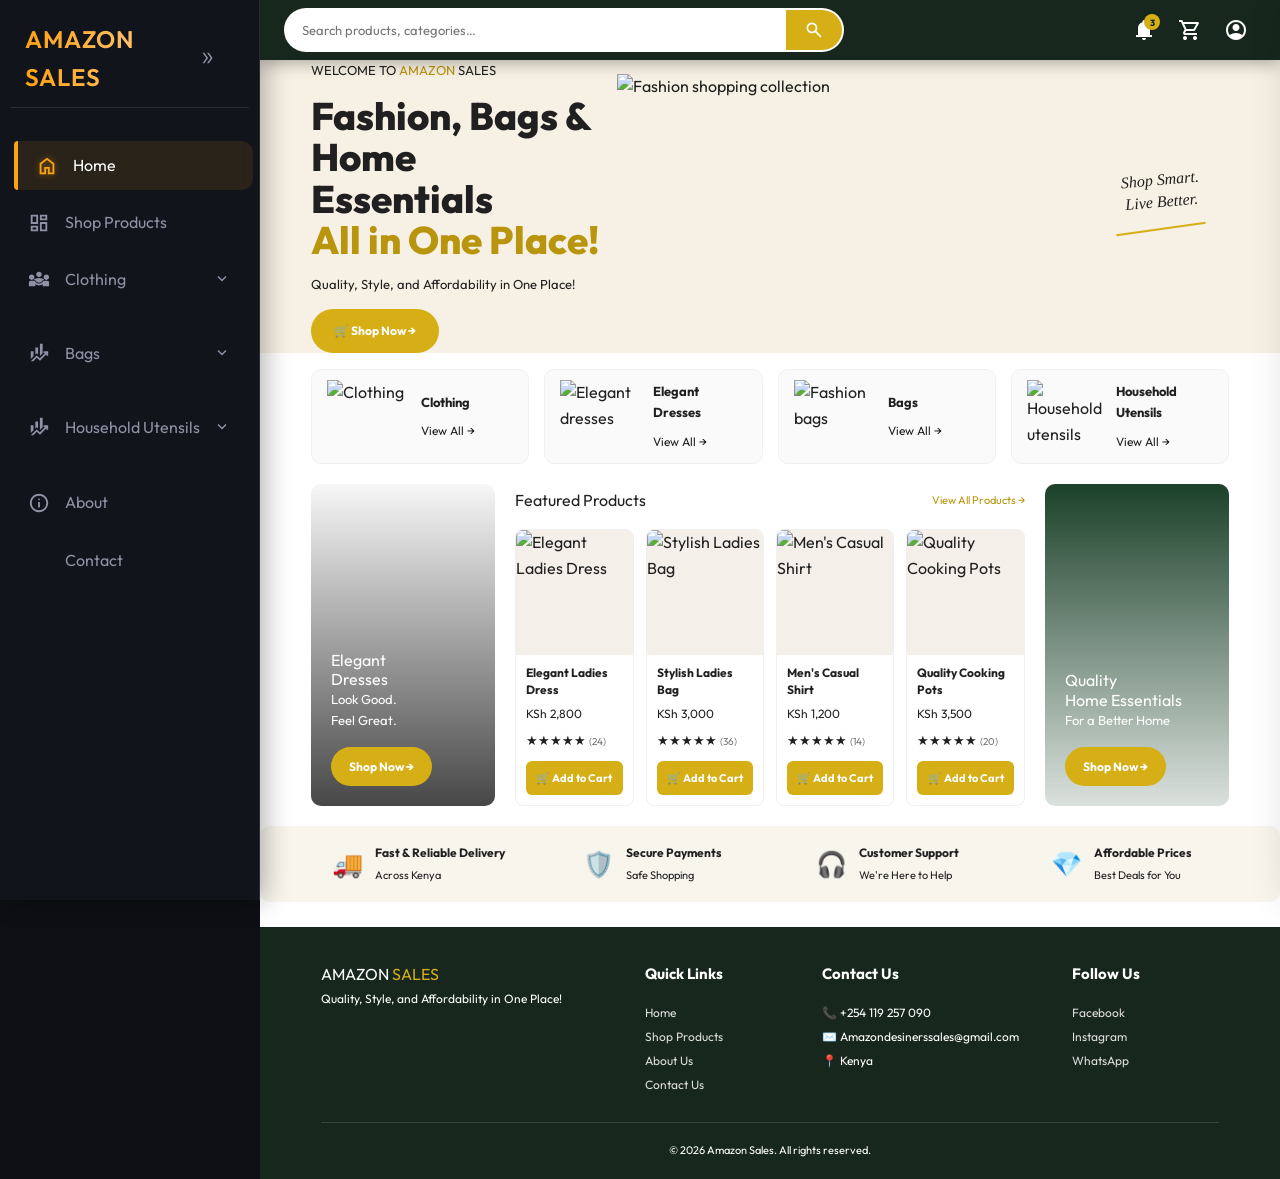
==== commit 6103a613: "initial project upload" ====
--- a/index.html
+++ b/index.html
@@ -1,323 +1,1100 @@
+
 <!DOCTYPE html>
 <html lang="en">
-   <head>
-      <meta charset="UTF-8">
-      <meta name="viewport" content="width=device-width, initial-scale=1.0">
-      <title>Amazon Sales | Fashion & Home Essentials</title>
-      <link rel="stylesheet" href="Amazon.Css">
-      <script type="text/javascript" src="Amazon.js" defer></script>
-   </head>
-   <body>
-       <nav id="sidebar">
-         <ul>
+<head>
+    <meta charset="UTF-8">
+    <meta name="viewport" content="width=device-width, initial-scale=1.0">
+    <meta name="description" content="Amazon Sales – Shop fashion, elegant dresses, stylish bags, and quality home essentials in Kenya. Fast delivery, secure payments.">
+    <title>Amazon Sales | Fashion &amp; Home Essentials</title>
+    <link rel="stylesheet" href="Amazon.Css">
+    <script type="text/javascript" src="Amazon.js" defer></script>
+    <style>
+        /* ── HOME MAIN RESET ─────────────────────────────── */
+        main.home-main {
+            padding: 0;
+            background: #ffffff;
+            color: #202020;
+            overflow-x: hidden;
+        }
+        main.home-main p {
+            color: inherit;
+            opacity: 1;
+            font-weight: 400;
+            letter-spacing: normal;
+        }
+        main.home-main h2 {
+            font-size: inherit;
+            margin-bottom: 0;
+            color: inherit;
+            font-weight: inherit;
+            letter-spacing: normal;
+        }
+
+        /* ── TOP HEADER ──────────────────────────────────── */
+        .site-header {
+            position: sticky;
+            top: 0;
+            z-index: 100;
+            background: #17271d;
+            padding: 0 24px;
+            height: 60px;
+            display: flex;
+            align-items: center;
+            gap: 16px;
+            box-shadow: 0 2px 16px rgba(0,0,0,0.35);
+        }
+
+        /* Search bar */
+        .search-form {
+            flex: 1;
+            display: flex;
+            align-items: center;
+            background: #ffffff;
+            border-radius: 30px;
+            overflow: hidden;
+            max-width: 560px;
+            border: 2px solid transparent;
+            transition: border-color 0.25s;
+        }
+        .search-form:focus-within {
+            border-color: #d6ae16;
+        }
+        .search-form input {
+            flex: 1;
+            border: none;
+            outline: none;
+            padding: 9px 16px;
+            font-size: 13px;
+            font-family: inherit;
+            color: #202020;
+            background: transparent;
+        }
+        .search-form button {
+            background: #d6ae16;
+            border: none;
+            padding: 0 18px;
+            height: 40px;
+            cursor: pointer;
+            display: flex;
+            align-items: center;
+            justify-content: center;
+            transition: background 0.2s;
+        }
+        .search-form button:hover { background: #b9950d; }
+        .search-form button svg { fill: #fff; }
+
+        /* Header icon buttons */
+        .header-actions {
+            display: flex;
+            align-items: center;
+            gap: 6px;
+            margin-left: auto;
+        }
+        .hdr-btn {
+            position: relative;
+            background: none;
+            border: none;
+            cursor: pointer;
+            padding: 8px;
+            border-radius: 50%;
+            display: flex;
+            align-items: center;
+            justify-content: center;
+            transition: background 0.2s;
+            color: #ffffff;
+        }
+        .hdr-btn:hover { background: rgba(255,255,255,0.12); }
+        .hdr-btn svg { fill: #ffffff; display: block; }
+
+        /* Badge */
+        .badge {
+            position: absolute;
+            top: 4px;
+            right: 4px;
+            background: #d6ae16;
+            color: #17271d;
+            font-size: 9px;
+            font-weight: 800;
+            min-width: 16px;
+            height: 16px;
+            border-radius: 8px;
+            display: flex;
+            align-items: center;
+            justify-content: center;
+            padding: 0 3px;
+            line-height: 1;
+        }
+
+        /* ── NOTIFICATION DROPDOWN ───────────────────────── */
+        .notif-dropdown {
+            position: absolute;
+            top: calc(100% + 10px);
+            right: 0;
+            width: 300px;
+            background: #fff;
+            border-radius: 14px;
+            box-shadow: 0 12px 40px rgba(0,0,0,0.18);
+            overflow: hidden;
+            display: none;
+            z-index: 200;
+            border: 1px solid #f0ede6;
+        }
+        .notif-dropdown.open { display: block; animation: fadeDown 0.2s ease; }
+        .notif-header {
+            display: flex;
+            justify-content: space-between;
+            align-items: center;
+            padding: 14px 16px 10px;
+            border-bottom: 1px solid #f0f0f0;
+        }
+        .notif-header h4 { font-size: 14px; color: #202020; }
+        .notif-header span { font-size: 11px; color: #d6ae16; cursor: pointer; }
+        .notif-item {
+            display: flex;
+            gap: 12px;
+            padding: 12px 16px;
+            border-bottom: 1px solid #f8f8f8;
+            align-items: flex-start;
+        }
+        .notif-item:last-child { border-bottom: none; }
+        .notif-icon { font-size: 22px; flex-shrink: 0; }
+        .notif-item p { font-size: 12px; color: #444; line-height: 1.5; margin: 0; }
+        .notif-item small { font-size: 10px; color: #999; }
+        .notif-dot {
+            width: 8px; height: 8px;
+            background: #d6ae16;
+            border-radius: 50%;
+            flex-shrink: 0;
+            margin-top: 5px;
+        }
+
+        /* ── CART PANEL ──────────────────────────────────── */
+        .cart-overlay {
+            position: fixed;
+            inset: 0;
+            background: rgba(0,0,0,0.4);
+            z-index: 300;
+            opacity: 0;
+            pointer-events: none;
+            transition: opacity 0.3s;
+        }
+        .cart-overlay.open { opacity: 1; pointer-events: all; }
+        .cart-panel {
+            position: fixed;
+            top: 0;
+            right: -420px;
+            width: 400px;
+            max-width: 100vw;
+            height: 100vh;
+            background: #fff;
+            z-index: 400;
+            display: flex;
+            flex-direction: column;
+            box-shadow: -8px 0 40px rgba(0,0,0,0.18);
+            transition: right 0.35s cubic-bezier(0.4,0,0.2,1);
+        }
+        .cart-panel.open { right: 0; }
+        .cart-panel-header {
+            display: flex;
+            align-items: center;
+            justify-content: space-between;
+            padding: 20px 22px;
+            border-bottom: 1px solid #f0f0f0;
+            background: #17271d;
+            color: #fff;
+        }
+        .cart-panel-header h3 { font-size: 16px; font-weight: 700; }
+        .cart-close-btn {
+            background: none;
+            border: none;
+            cursor: pointer;
+            padding: 4px;
+            color: #fff;
+            border-radius: 6px;
+            display: flex;
+            transition: background 0.2s;
+        }
+        .cart-close-btn:hover { background: rgba(255,255,255,0.15); }
+        .cart-close-btn svg { fill: #fff; }
+        .cart-items-list {
+            flex: 1;
+            overflow-y: auto;
+            padding: 16px;
+        }
+        .cart-empty {
+            display: flex;
+            flex-direction: column;
+            align-items: center;
+            justify-content: center;
+            height: 100%;
+            color: #999;
+            gap: 12px;
+            font-size: 14px;
+        }
+        .cart-empty svg { fill: #ddd; }
+        .cart-entry {
+            display: flex;
+            gap: 14px;
+            padding: 14px 0;
+            border-bottom: 1px solid #f5f5f5;
+            align-items: center;
+        }
+        .cart-entry img {
+            width: 64px;
+            height: 64px;
+            object-fit: cover;
+            border-radius: 10px;
+            flex-shrink: 0;
+        }
+        .cart-entry-info { flex: 1; min-width: 0; }
+        .cart-entry-info h4 { font-size: 13px; margin-bottom: 4px; color: #202020; }
+        .cart-entry-info p { font-size: 12px; font-weight: 700; color: #d6ae16; margin: 0; }
+        .cart-qty {
+            display: flex;
+            align-items: center;
+            gap: 8px;
+            margin-top: 8px;
+        }
+        .qty-btn {
+            width: 26px; height: 26px;
+            border: 1px solid #e0e0e0;
+            border-radius: 6px;
+            background: #f8f8f8;
+            cursor: pointer;
+            font-size: 15px;
+            display: flex;
+            align-items: center;
+            justify-content: center;
+            font-weight: 600;
+            color: #202020;
+            transition: background 0.2s;
+        }
+        .qty-btn:hover { background: #d6ae16; color: #fff; border-color: #d6ae16; }
+        .qty-val { font-size: 13px; font-weight: 700; min-width: 18px; text-align: center; }
+        .remove-btn {
+            background: none;
+            border: none;
+            cursor: pointer;
+            padding: 4px;
+            color: #ccc;
+            transition: color 0.2s;
+            flex-shrink: 0;
+        }
+        .remove-btn:hover { color: #e33; }
+        .remove-btn svg { fill: currentColor; display: block; }
+        .cart-footer {
+            padding: 18px 22px;
+            border-top: 1px solid #f0f0f0;
+        }
+        .cart-total {
+            display: flex;
+            justify-content: space-between;
+            font-size: 15px;
+            font-weight: 700;
+            margin-bottom: 14px;
+            color: #202020;
+        }
+        .cart-total span:last-child { color: #d6ae16; }
+        .checkout-btn {
+            width: 100%;
+            padding: 14px;
+            background: #d6ae16;
+            color: #fff;
+            border: none;
+            border-radius: 12px;
+            font-size: 14px;
+            font-weight: 700;
+            cursor: pointer;
+            transition: background 0.2s, transform 0.15s;
+        }
+        .checkout-btn:hover { background: #b9950d; transform: translateY(-2px); }
+
+        /* ── AUTH MODAL ──────────────────────────────────── */
+        .modal-overlay {
+            position: fixed;
+            inset: 0;
+            background: rgba(0,0,0,0.5);
+            z-index: 500;
+            display: flex;
+            align-items: center;
+            justify-content: center;
+            opacity: 0;
+            pointer-events: none;
+            transition: opacity 0.25s;
+        }
+        .modal-overlay.open { opacity: 1; pointer-events: all; }
+        .auth-modal {
+            background: #fff;
+            border-radius: 20px;
+            width: 380px;
+            max-width: calc(100vw - 40px);
+            padding: 36px 32px 28px;
+            box-shadow: 0 24px 60px rgba(0,0,0,0.22);
+            transform: translateY(20px);
+            transition: transform 0.25s;
+            position: relative;
+        }
+        .modal-overlay.open .auth-modal { transform: translateY(0); }
+        .modal-close {
+            position: absolute;
+            top: 16px; right: 16px;
+            background: none; border: none;
+            cursor: pointer; padding: 4px;
+            color: #bbb; font-size: 20px;
+            line-height: 1; border-radius: 6px;
+            transition: color 0.2s;
+        }
+        .modal-close:hover { color: #555; }
+        .auth-logo {
+            text-align: center;
+            margin-bottom: 6px;
+            font-size: 18px;
+            font-weight: 800;
+            color: #17271d;
+            letter-spacing: 1px;
+        }
+        .auth-logo span { color: #d6ae16; }
+        .auth-tabs {
+            display: flex;
+            border-bottom: 2px solid #f0f0f0;
+            margin-bottom: 24px;
+            margin-top: 18px;
+        }
+        .auth-tab {
+            flex: 1;
+            background: none;
+            border: none;
+            padding: 10px;
+            font-size: 14px;
+            font-weight: 600;
+            color: #aaa;
+            cursor: pointer;
+            border-bottom: 2px solid transparent;
+            margin-bottom: -2px;
+            transition: 0.2s;
+        }
+        .auth-tab.active { color: #d6ae16; border-bottom-color: #d6ae16; }
+        .auth-form { display: none; }
+        .auth-form.active { display: block; }
+        .form-group { margin-bottom: 16px; }
+        .form-group label {
+            display: block;
+            font-size: 12px;
+            font-weight: 600;
+            color: #555;
+            margin-bottom: 6px;
+        }
+        .form-group input {
+            width: 100%;
+            padding: 11px 14px;
+            border: 1.5px solid #e8e8e8;
+            border-radius: 10px;
+            font-size: 13px;
+            font-family: inherit;
+            outline: none;
+            transition: border-color 0.2s;
+            color: #202020;
+        }
+        .form-group input:focus { border-color: #d6ae16; }
+        .auth-submit {
+            width: 100%;
+            padding: 13px;
+            background: #d6ae16;
+            color: #fff;
+            border: none;
+            border-radius: 12px;
+            font-size: 14px;
+            font-weight: 700;
+            cursor: pointer;
+            transition: background 0.2s, transform 0.15s;
+            margin-top: 6px;
+        }
+        .auth-submit:hover { background: #b9950d; transform: translateY(-2px); }
+        .auth-switch {
+            text-align: center;
+            margin-top: 16px;
+            font-size: 12px;
+            color: #888;
+        }
+        .auth-switch a { color: #d6ae16; cursor: pointer; text-decoration: underline; }
+        .profile-menu-wrap { position: relative; }
+
+        /* Animations */
+        @keyframes fadeDown {
+            from { opacity: 0; transform: translateY(-8px); }
+            to   { opacity: 1; transform: translateY(0); }
+        }
+
+        /* ── RESPONSIVE ──────────────────────────────────── */
+        @media (max-width: 600px) {
+            .site-header { padding: 0 12px; gap: 10px; }
+            .search-form { max-width: 100%; }
+            .cart-panel { width: 100vw; }
+        }
+    </style>
+</head>
+
+<body>
+    <!-- SIDEBAR NAV -->
+    <nav id="sidebar">
+        <ul>
             <li>
-               <span id="logo">AMAZON SALES</span>
-               <button id="toggle-btn" type="button" aria-label="Toggle navigation">
-                  <svg xmlns="http://www.w3.org/2000/svg" height="24px" viewBox="0 -960 960 960" width="24px" fill="currentColor"><path d="m242-200 200-280-200-280h98l200 280-200 280h-98Zm238 0 200-280-200-280h98l200 280-200 280h-98Z"/></svg>
-               </button>
+                <span id="logo">AMAZON SALES</span>
+                <button id="toggle-btn" type="button" aria-label="Toggle navigation">
+                    <svg xmlns="http://www.w3.org/2000/svg" height="24px" viewBox="0 -960 960 960" width="24px" fill="currentColor">
+                        <path d="m242-200 200-280-200-280h98l200 280-200 280h-98Zm238 0 200-280-200-280h98l200 280-200 280h-98Z"/>
+                    </svg>
+                </button>
             </li>
-            <li class="active"> <!--active class is used to highlight the current page in the navigation menu-->
-               <a href="index.html"><svg xmlns="http://www.w3.org/2000/svg" height="24px" viewBox="0 -960 960 960" width="24px" fill="currentColor"><path d="M240-200h120v-240h240v240h120v-360L480-740 240-560v360Zm-80 80v-480l320-240 320 240v480H520v-240h-80v240H160Zm320-350Z"/></svg>
-                  <span>Home</span>
-               </a>
+
+            <li class="active">
+                <a href="index.html">
+                    <svg xmlns="http://www.w3.org/2000/svg" height="24px" viewBox="0 -960 960 960" width="24px" fill="currentColor">
+                        <path d="M240-200h120v-240h240v240h120v-360L480-740 240-560v360Zm-80 80v-480l320-240 320 240v480H520v-240h-80v240H160Zm320-350Z"/>
+                    </svg>
+                    <span>Home</span>
+                </a>
             </li>
+
             <li>
-               <a href="dashboard.html">
-                  <svg xmlns="http://www.w3.org/2000/svg" height="24px" viewBox="0 -960 960 960" width="24px" fill="currentColor"><path d="M520-600v-240h320v240H520ZM120-440v-400h320v400H120Zm400 320v-400h320v400H520Zm-400 0v-240h320v240H120Zm80-400h160v-240H200v240Zm400 320h160v-240H600v240Zm0-480h160v-80H600v80ZM200-200h160v-80H200v80Zm160-320Zm240-160Zm0 240ZM360-280Z"/></svg>
-                  <span>Shop Products</span>
-               </a>
-            </li> 
+                <a href="dashboard.html">
+                    <svg xmlns="http://www.w3.org/2000/svg" height="24px" viewBox="0 -960 960 960" width="24px" fill="currentColor">
+                        <path d="M520-600v-240h320v240H520ZM120-440v-400h320v400H120Zm400 320v-400h320v400H520Zm-400 0v-240h320v240H120Zm80-400h160v-240H200v240Zm400 320h160v-240H600v240Zm0-480h160v-80H600v80ZM200-200h160v-80H200v80Zm160-320Zm240-160Zm0 240ZM360-280Z"/>
+                    </svg>
+                    <span>Shop Products</span>
+                </a>
+            </li>
+
             <li>
-               <button type="button" onclick="toggleSubMenu(this)" class="dropdown-btn">
-                  <svg xmlns="http://www.w3.org/2000/svg" height="24px" viewBox="0 -960 960 960" width="24px" fill="currentColor"><path d="M40-160v-160q0-34 23.5-57t56.5-23h131q20 0 38 10t29 27q29 39 71.5 61t90.5 22q49 0 91.5-22t70.5-61q13-17 30.5-27t36.5-10h131q34 0 57 23t23 57v160H640v-91q-35 25-75.5 38T480-200q-43 0-84-13.5T320-252v92H40Zm440-160q-38 0-72-17.5T351-386q-17-25-42.5-39.5T253-440q22-37 93-58.5T480-520q63 0 134 21.5t93 58.5q-29 0-55 14.5T609-386q-22 32-56 49t-73 17ZM160-440q-50 0-85-35t-35-85q0-51 35-85.5t85-34.5q51 0 85.5 34.5T280-560q0 50-34.5 85T160-440Zm640 0q-50 0-85-35t-35-85q0-51 35-85.5t85-34.5q51 0 85.5 34.5T920-560q0 50-34.5 85T800-440ZM480-560q-50 0-85-35t-35-85q0-51 35-85.5t85-34.5q51 0 85.5 34.5T600-680q0 50-34.5 85T480-560Z"/></svg>
-                  <span>Clothing</span>
-                  <svg xmlns="http://www.w3.org/2000/svg" height="24px" viewBox="0 -960 960 960" width="24px" fill="currentColor"><path d="M480-344 240-584l56-56 184 184 184-184 56 56-240 240Z"/></svg>
-               </button>
-               <ul class="sub-menu">
-                  <li><a href="#"> Dresses </a></li>
-                  <li><a href="#"> Trousers </a></li>
-                  <li><a href="#"> Shirts </a></li>
-                  <li><a href="#"> Tops </a></li>
-               </ul>
+                <button type="button" onclick="toggleSubMenu(this)" class="dropdown-btn">
+                    <svg xmlns="http://www.w3.org/2000/svg" height="24px" viewBox="0 -960 960 960" width="24px" fill="currentColor">
+                        <path d="M40-160v-160q0-34 23.5-57t56.5-23h131q20 0 38 10t29 27q29 39 71.5 61t90.5 22q49 0 91.5-22t70.5-61q13-17 30.5-27t36.5-10h131q34 0 57 23t23 57v160H640v-91q-35 25-75.5 38T480-200q-43 0-84-13.5T320-252v92H40Zm440-160q-38 0-72-17.5T351-386q-17-25-42.5-39.5T253-440q22-37 93-58.5T480-520q63 0 134 21.5t93 58.5q-29 0-55 14.5T609-386q-22 32-56 49t-73 17ZM160-440q-50 0-85-35t-35-85q0-51 35-85.5t85-34.5q51 0 85.5 34.5T280-560q0 50-34.5 85T160-440Zm640 0q-50 0-85-35t-35-85q0-51 35-85.5t85-34.5q51 0 85.5 34.5T920-560q0 50-34.5 85T800-440ZM480-560q-50 0-85-35t-35-85q0-51 35-85.5t85-34.5q51 0 85.5 34.5T600-680q0 50-34.5 85T480-560Z"/>
+                    </svg>
+                    <span>Clothing</span>
+                    <svg xmlns="http://www.w3.org/2000/svg" height="24px" viewBox="0 -960 960 960" width="24px" fill="currentColor">
+                        <path d="M480-344 240-584l56-56 184 184 184-184 56 56-240 240Z"/>
+                    </svg>
+                </button>
+                <ul class="sub-menu">
+                    <li><a href="#">Dresses</a></li>
+                    <li><a href="#">Trousers</a></li>
+                    <li><a href="#">Shirts</a></li>
+                    <li><a href="#">Tops</a></li>
+                </ul>
             </li>
-            <li>      
-               <button type="button" onclick="toggleSubMenu(this)" class="dropdown-btn">
-                  <svg xmlns="http://www.w3.org/2000/svg" height="24px" viewBox="0 -960 960 960" width="24px" fill="currentColor"><path d="M320-414v-306h120v306l-60-56-60 56Zm200 60v-526h120v406L520-354ZM120-216v-344h120v224L120-216Zm0 98 258-258 142 122 224-224h-64v-80h200v200h-80v-64L524-146 382-268 232-118H120Z"/></svg>
-                  <span>Bags</span> 
-                  <svg xmlns="http://www.w3.org/2000/svg" height="24px" viewBox="0 -960 960 960" width="24px" fill="currentColor"><path d="M480-344 240-584l56-56 184 184 184-184 56 56-240 240Z"/></svg> 
-               </button>
-               <ul class="sub-menu">
-                  <li><a href="#"> Handbags </a></li>
-                  <li><a href="#"> Shoulder and Crossbody </a></li>
-                  <li><a href="#"> Backpacks </a></li>
-                  <li><a href="#"> Wallets and Purses </a></li>
-                  <li><a href="#"> Clutches and Mini Bags </a></li>
-               </ul>
+
+            <li>
+                <button type="button" onclick="toggleSubMenu(this)" class="dropdown-btn">
+                    <svg xmlns="http://www.w3.org/2000/svg" height="24px" viewBox="0 -960 960 960" width="24px" fill="currentColor">
+                        <path d="M320-414v-306h120v306l-60-56-60 56Zm200 60v-526h120v406L520-354ZM120-216v-344h120v224L120-216Zm0 98 258-258 142 122 224-224h-64v-80h200v200h-80v-64L524-146 382-268 232-118H120Z"/>
+                    </svg>
+                    <span>Bags</span>
+                    <svg xmlns="http://www.w3.org/2000/svg" height="24px" viewBox="0 -960 960 960" width="24px" fill="currentColor">
+                        <path d="M480-344 240-584l56-56 184 184 184-184 56 56-240 240Z"/>
+                    </svg>
+                </button>
+                <ul class="sub-menu">
+                    <li><a href="#">Handbags</a></li>
+                    <li><a href="#">Shoulder and Crossbody</a></li>
+                    <li><a href="#">Backpacks</a></li>
+                    <li><a href="#">Wallets and Purses</a></li>
+                    <li><a href="#">Clutches and Mini Bags</a></li>
+                </ul>
             </li>
-            <li>      
-               <button type="button" onclick="toggleSubMenu(this)" class="dropdown-btn">
-                  <svg xmlns="http://www.w3.org/2000/svg" height="24px" viewBox="0 -960 960 960" width="24px" fill="currentColor"><path d="M320-414v-306h120v306l-60-56-60 56Zm200 60v-526h120v406L520-354ZM120-216v-344h120v224L120-216Zm0 98 258-258 142 122 224-224h-64v-80h200v200h-80v-64L524-146 382-268 232-118H120Z"/></svg>
-                  <span>Household Utensils</span> 
-                  <svg xmlns="http://www.w3.org/2000/svg" height="24px" viewBox="0 -960 960 960" width="24px" fill="currentColor"><path d="M480-344 240-584l56-56 184 184 184-184 56 56-240 240Z"/></svg> 
-               </button>
-               <ul class="sub-menu">
-                  <li><a href="#"> CookWare </a></li>
-                  <li><a href="#"> TableWare </a></li>
-                  <li><a href="#"> Storage </a></li>
-                  <li><a href="#"> KitchenWare </a></li>
-               </ul>
+
+            <li>
+                <button type="button" onclick="toggleSubMenu(this)" class="dropdown-btn">
+                    <svg xmlns="http://www.w3.org/2000/svg" height="24px" viewBox="0 -960 960 960" width="24px" fill="currentColor">
+                        <path d="M320-414v-306h120v306l-60-56-60 56Zm200 60v-526h120v406L520-354ZM120-216v-344h120v224L120-216Zm0 98 258-258 142 122 224-224h-64v-80h200v200h-80v-64L524-146 382-268 232-118H120Z"/>
+                    </svg>
+                    <span>Household Utensils</span>
+                    <svg xmlns="http://www.w3.org/2000/svg" height="24px" viewBox="0 -960 960 960" width="24px" fill="currentColor">
+                        <path d="M480-344 240-584l56-56 184 184 184-184 56 56-240 240Z"/>
+                    </svg>
+                </button>
+                <ul class="sub-menu">
+                    <li><a href="#">CookWare</a></li>
+                    <li><a href="#">TableWare</a></li>
+                    <li><a href="#">Storage</a></li>
+                    <li><a href="#">KitchenWare</a></li>
+                </ul>
             </li>
+
             <li>
-               <a href="AmazonAbout.html">
-                  <svg xmlns="http://www.w3.org/2000/svg" height="24px" viewBox="0 -960 960 960" width="24px" fill="currentColor"><path d="M440-280h80v-240h-80v240Zm68.5-331.5Q520-623 520-640t-11.5-28.5Q497-680 480-680t-28.5 11.5Q440-657 440-640t11.5 28.5Q463-600 480-600t28.5-11.5ZM480-80q-83 0-156-31.5T197-197q-54-54-85.5-127T80-480q0-83 31.5-156T197-763q54-54 127-85.5T480-880q83 0 156 31.5T763-763q54 54 85.5 127T880-480q0 83-31.5 156T763-197q-54 54-127 85.5T480-80Zm0-80q134 0 227-93t93-227q0-134-93-227t-227-93q-134 0-227 93t-93 227q0 134 93 227t227 93Zm0-320Z"/></svg>
-                  <span>About</span>
-               </a>
+                <a href="AmazonAbout.html">
+                    <svg xmlns="http://www.w3.org/2000/svg" height="24px" viewBox="0 -960 960 960" width="24px" fill="currentColor">
+                        <path d="M440-280h80v-240h-80v240Zm68.5-331.5Q520-623 520-640t-11.5-28.5Q497-680 480-680t-28.5 11.5Q440-657 440-640t11.5 28.5Q463-600 480-600t28.5-11.5ZM480-80q-83 0-156-31.5T197-197q-54-54-85.5-127T80-480q0-83 31.5-156T197-763q54-54 127-85.5T480-880q83 0 156 31.5T763-763q54 54 85.5 127T880-480q0 83-31.5 156T763-197q-54 54-127 85.5T480-80Zm0-80q134 0 227-93t93-227q0-134-93-227t-227-93q-134 0-227 93t-93 227q0 134 93 227t227 93Zm0-320Z"/>
+                    </svg>
+                    <span>About</span>
+                </a>
             </li>
+
             <li>
-               <a href="profile.html">
-                  <svg xmlns="http://www.w3.org/2000/svg" height="24px" viewBox="0 -960 960 960" width="24px" fill="currentColor"><path d="M798-120q-125 0-247-54.5T329-329Q229-429 174.5-551T120-798q0-18 12-30t30-12h162q14 0 25 9.5t13 22.5l26 140q2 16-1 27t-11 19l-97 98q20 37 47.5 71.5T387-386q31 31 65 57.5t72 48.5l94-94q9-9 23.5-13.5T670-390l138 28q14 4 23 14.5t9 23.5v162q0 18-12 30t-30 12ZM241-600l66-66-17-94h-89q5 41 14 81t26 79Zm358 358q39 17 79.5 27t81.5 13v-88l-94-19-67 67ZM241-600Zm358 358Z"/></svg>
-                  <span>Contact</span>
-               </a>
+                <a href="profile.html">
+                <svg xmlns="http://www.w3.org/2000/svg" height="24px" viewBox="0 -960 960 960" width="24px" fill="currentColor">
+                        <path d="M798-120q-125-54.5T329-329Q229-429 174.5-551T120-798q0-18 12-30t30-12h162q14 0 25 9.5t13 22.5l26 140q2 16-1 27t-11 19l-97 98q20 37 47.5 71.5T387-386q31 31 65 57.5t72 48.5l94-94q9-9 23.5-13.5T670-390l138 28q14 4 23 14.5t9 23.5v162q0 18-12 30t-30 12ZM241-600l66-66-17-94h-89q5 41 14 81t26 79Zm358 358q39 17 79.5 27t81.5 13v-88l-94-19-67 67Z"/>
+                    </svg>
+                    <span>Contact</span>
+                </a>
             </li>
-         </ul>
-      </nav>
-
-      <main>
-         <!-- HERO BANNER -->
-         <div class="container">
-            <section class="hero">
-               <div class="hero-text">
-                  <div class="welcome">
-                     WELCOME TO <span>AMAZON</span> SALES
-                  </div>
-                  <h1>
-                     Fashion, Bags &amp;<br>
-                     Home Essentials<br>
-                     <span>All in One Place!</span>
-                  </h1>
-                  <p>Quality, Style, and Affordability in One Place!</p>
-                  <a href="#products" class="shop-btn">🛒 Shop Now →</a>
-               </div>
-
-               <div class="hero-photo">
-                  <img
-                     src="https://images.unsplash.com/photo-1483985988355-763728e1935b?auto=format&fit=crop&w=1000&q=85"
+        </ul>
+    </nav>
+
+    <!-- HOME PAGE MAIN CONTENT -->
+    <main class="home-main">
+
+        <!-- ══ TOP HEADER ══════════════════════════════════════ -->
+        <header class="site-header">
+
+            <!-- Search -->
+            <form class="search-form" role="search" onsubmit="return false;">
+                <input id="search-input" type="search" placeholder="Search products, categories…" aria-label="Search products">
+                <button type="submit" aria-label="Search">
+                    <svg xmlns="http://www.w3.org/2000/svg" height="20px" viewBox="0 -960 960 960" width="20px">
+                        <path d="M784-120 532-372q-30 24-69 38t-83 14q-109 0-184.5-75.5T120-580q0-109 75.5-184.5T380-840q109 0 184.5 75.5T640-580q0 44-14 83t-38 69l252 252-56 56ZM380-400q75 0 127.5-52.5T560-580q0-75-52.5-127.5T380-760q-75 0-127.5 52.5T200-580q0 75 52.5 127.5T380-400Z"/>
+                    </svg>
+                </button>
+            </form>
+
+            <div class="header-actions">
+
+                <!-- Notifications -->
+                <div class="profile-menu-wrap">
+                    <button id="notif-btn" class="hdr-btn" aria-label="Notifications" title="Notifications">
+                        <svg xmlns="http://www.w3.org/2000/svg" height="24px" viewBox="0 -960 960 960" width="24px">
+                            <path d="M160-200v-80h80v-280q0-83 50-147.5T420-792v-28q0-25 17.5-42.5T480-880q25 0 42.5 17.5T540-820v28q80 20 130 84.5T720-560v280h80v80H160Zm320-300Zm0 420q-33 0-56.5-23.5T400-160h160q0 33-23.5 56.5T480-80Z"/>
+                        </svg>
+                        <span class="badge" id="notif-badge">3</span>
+                    </button>
+
+                    <!-- Notification Dropdown -->
+                    <div class="notif-dropdown" id="notif-dropdown">
+                        <div class="notif-header">
+                            <h4>Notifications</h4>
+                            <span onclick="clearNotifs()">Mark all read</span>
+                        </div>
+                        <div class="notif-item">
+                            <span class="notif-icon">🎉</span>
+                            <div style="flex:1;">
+                                <p>Welcome to Amazon Sales! Enjoy 10% off your first order.</p>
+                                <small>Just now</small>
+                            </div>
+                            <div class="notif-dot"></div>
+                        </div>
+                        <div class="notif-item">
+                            <span class="notif-icon">🚚</span>
+                            <div style="flex:1;">
+                                <p>Your order has been dispatched and is on the way!</p>
+                                <small>2 hrs ago</small>
+                            </div>
+                            <div class="notif-dot"></div>
+                        </div>
+                        <div class="notif-item">
+                            <span class="notif-icon">🏷️</span>
+                            <div style="flex:1;">
+                                <p>Flash Sale! Up to 30% off on selected fashion items today.</p>
+                                <small>Yesterday</small>
+                            </div>
+                            <div class="notif-dot"></div>
+                        </div>
+                    </div>
+                </div>
+
+                <!-- Cart -->
+                <button id="cart-btn" class="hdr-btn" aria-label="Shopping cart" title="Cart">
+                    <svg xmlns="http://www.w3.org/2000/svg" height="24px" viewBox="0 -960 960 960" width="24px">
+                        <path d="M280-80q-33 0-56.5-23.5T200-160q0-33 23.5-56.5T280-240q33 0 56.5 23.5T360-160q0 33-23.5 56.5T280-80Zm400 0q-33 0-56.5-23.5T600-160q0-33 23.5-56.5T680-240q33 0 56.5 23.5T760-160q0 33-23.5 56.5T680-80ZM246-720l96 200h280l110-200H246Zm-38-80h590q23 0 35 20.5t1 41.5L692-482q-11 20-29.5 31T622-440H324l-44 80h480v80H280q-45 0-68-39.5t-2-78.5l54-98-144-304H40v-80h130l38 80Zm134 280h280-280Z"/>
+                    </svg>
+                    <span class="badge" id="cart-badge" style="display:none;">0</span>
+                </button>
+
+                <!-- Profile -->
+                <button id="profile-btn" class="hdr-btn" aria-label="Account" title="My Account">
+                    <svg xmlns="http://www.w3.org/2000/svg" height="24px" viewBox="0 -960 960 960" width="24px">
+                        <path d="M234-276q51-39 114-61.5T480-360q69 0 132 22.5T726-276q35-41 54.5-93T800-480q0-133-93.5-226.5T480-800q-133 0-226.5 93.5T160-480q0 59 19.5 111t54.5 93Zm246-164q-59 0-99.5-40.5T340-580q0-59 40.5-99.5T480-720q59 0 99.5 40.5T620-580q0 59-40.5 99.5T480-440Zm0 360q-83 0-156-31.5T197-197q-54-54-85.5-127T80-480q0-83 31.5-156T197-763q54-54 127-85.5T480-880q83 0 156 31.5T763-763q54 54 85.5 127T880-480q0 83-31.5 156T763-197q-54 54-127 85.5T480-80Z"/>
+                    </svg>
+                </button>
+
+            </div>
+        </header>
+
+        <!-- ══ CART PANEL ════════════════════════════════════════ -->
+        <div class="cart-overlay" id="cart-overlay" onclick="closeCart()"></div>
+        <aside class="cart-panel" id="cart-panel" aria-label="Shopping cart">
+            <div class="cart-panel-header">
+                <h3>🛒 My Cart</h3>
+                <button class="cart-close-btn" onclick="closeCart()" aria-label="Close cart">
+                    <svg xmlns="http://www.w3.org/2000/svg" height="22px" viewBox="0 -960 960 960" width="22px">
+                        <path d="m256-200-56-56 224-224-224-224 56-56 224 224 224-224 56 56-224 224 224 224-56 56-224-224-224 224Z"/>
+                    </svg>
+                </button>
+            </div>
+            <div class="cart-items-list" id="cart-items-list">
+                <div class="cart-empty" id="cart-empty">
+                    <svg xmlns="http://www.w3.org/2000/svg" height="64px" viewBox="0 -960 960 960" width="64px">
+                        <path d="M280-80q-33 0-56.5-23.5T200-160q0-33 23.5-56.5T280-240q33 0 56.5 23.5T360-160q0 33-23.5 56.5T280-80Zm400 0q-33 0-56.5-23.5T600-160q0-33 23.5-56.5T680-240q33 0 56.5 23.5T760-160q0 33-23.5 56.5T680-80ZM246-720l96 200h280l110-200H246Zm-38-80h590q23 0 35 20.5t1 41.5L692-482q-11 20-29.5 31T622-440H324l-44 80h480v80H280q-45 0-68-39.5t-2-78.5l54-98-144-304H40v-80h130l38 80Z"/>
+                    </svg>
+                    <p>Your cart is empty</p>
+                </div>
+            </div>
+            <div class="cart-footer" id="cart-footer" style="display:none;">
+                <div class="cart-total">
+                    <span>Total</span>
+                    <span id="cart-total-price">KSh 0</span>
+                </div>
+                <button class="checkout-btn">Proceed to Checkout →</button>
+            </div>
+        </aside>
+
+        <!-- ══ AUTH MODAL ════════════════════════════════════════ -->
+        <div class="modal-overlay" id="auth-modal" role="dialog" aria-modal="true" aria-label="Sign in or create account">
+            <div class="auth-modal">
+                <button class="modal-close" onclick="closeAuth()" aria-label="Close">&times;</button>
+
+                <div class="auth-logo">AMAZON <span>SALES</span></div>
+
+                <div class="auth-tabs">
+                    <button class="auth-tab active" id="tab-signin" onclick="switchTab('signin')">Sign In</button>
+                    <button class="auth-tab" id="tab-register" onclick="switchTab('register')">Create Account</button>
+                </div>
+
+                <!-- Sign In Form -->
+                <div class="auth-form active" id="form-signin">
+                    <div class="form-group">
+                        <label for="signin-email">Email Address</label>
+                        <input type="email" id="signin-email" placeholder="you@example.com" autocomplete="email">
+                    </div>
+                    <div class="form-group">
+                        <label for="signin-password">Password</label>
+                        <input type="password" id="signin-password" placeholder="Enter your password" autocomplete="current-password">
+                    </div>
+                    <button class="auth-submit" onclick="handleSignIn()">Sign In</button>
+                    <p class="auth-switch">Don't have an account? <a onclick="switchTab('register')">Create one</a></p>
+                </div>
+
+                <!-- Create Account Form -->
+                <div class="auth-form" id="form-register">
+                    <div class="form-group">
+                        <label for="reg-name">Full Name</label>
+                        <input type="text" id="reg-name" placeholder="Your full name" autocomplete="name">
+                    </div>
+                    <div class="form-group">
+                        <label for="reg-email">Email Address</label>
+                        <input type="email" id="reg-email" placeholder="you@example.com" autocomplete="email">
+                    </div>
+                    <div class="form-group">
+                        <label for="reg-phone">Phone Number</label>
+                        <input type="tel" id="reg-phone" placeholder="+254 7XX XXX XXX" autocomplete="tel">
+                    </div>
+                    <div class="form-group">
+                        <label for="reg-password">Password</label>
+                        <input type="password" id="reg-password" placeholder="Create a password" autocomplete="new-password">
+                    </div>
+                    <button class="auth-submit" onclick="handleRegister()">Create Account</button>
+                    <p class="auth-switch">Already have an account? <a onclick="switchTab('signin')">Sign in</a></p>
+                </div>
+
+            </div>
+        </div>
+
+        <!-- HERO BANNER -->
+        <section class="hero">
+
+            <div class="hero-text">
+                <p class="welcome">WELCOME TO <span>AMAZON</span> SALES</p>
+
+                <h1>
+                    Fashion, Bags &amp;<br>
+                    Home Essentials<br>
+                    <span>All in One Place!</span>
+                </h1>
+
+                <p>Quality, Style, and Affordability in One Place!</p>
+
+                <a href="#products" class="shop-btn">🛒 Shop Now →</a>
+            </div>
+
+            <div class="hero-photo">
+                <img src="https://images.unsplash.com/photo-1483985988355-763728e1935b?auto=format&fit=crop&w=1000&q=85"
                      alt="Fashion shopping collection">
-               </div>
-
-               <div class="hero-tagline">
-                  <h2>Shop Smart.<br>Live Better.</h2>
-                  <div class="gold-line"></div>
-               </div>
+            </div>
+
+            <div class="hero-tagline">
+                <h2>Shop Smart.<br>Live Better.</h2>
+                <div class="gold-line"></div>
+            </div>
+
+        </section>
+
+        <!-- SHOPPING CATEGORIES -->
+        <nav class="categories" aria-label="Shop by category">
+
+            <a href="#clothing" class="category-card">
+                <img src="https://images.unsplash.com/photo-1576566588028-4147f3842f27?auto=format&fit=crop&w=200&q=80" alt="Clothing">
+                <div>
+                    <h3>Clothing</h3>
+                    <p>View All →</p>
+                </div>
+            </a>
+
+            <a href="#dresses" class="category-card">
+                <img src="https://images.unsplash.com/photo-1595777457583-95e059d581b8?auto=format&fit=crop&w=200&q=80" alt="Elegant dresses">
+                <div>
+                    <h3>Elegant Dresses</h3>
+                    <p>View All →</p>
+                </div>
+            </a>
+
+            <a href="#bags" class="category-card">
+                <img src="https://images.unsplash.com/photo-1584917865442-de89df76afd3?auto=format&fit=crop&w=200&q=80" alt="Fashion bags">
+                <div>
+                    <h3>Bags</h3>
+                    <p>View All →</p>
+                </div>
+            </a>
+
+            <a href="#utensils" class="category-card">
+                <img src="https://images.unsplash.com/photo-1584990347449-a5d9f800a783?auto=format&fit=crop&w=200&q=80" alt="Household utensils">
+                <div>
+                    <h3>Household Utensils</h3>
+                    <p>View All →</p>
+                </div>
+            </a>
+
+        </nav>
+
+        <!-- MAIN SHOPPING AREA -->
+        <div class="main-content">
+
+            <!-- LEFT PROMO — Elegant Dresses -->
+            <aside id="dresses" class="promo promo-dresses">
+                <div class="promo-content">
+                    <h2>Elegant<br>Dresses</h2>
+                    <p>Look Good.<br>Feel Great.</p>
+                    <a href="#dresses" class="shop-btn">Shop Now →</a>
+                </div>
+            </aside>
+
+            <!-- FEATURED PRODUCTS -->
+            <section id="products" class="featured">
+
+                <div class="section-heading">
+                    <h2>Featured Products</h2>
+                    <a href="#products">View All Products →</a>
+                </div>
+
+                <div class="product-grid">
+
+                    <!-- Product 1 -->
+                    <article class="product-card">
+                        <img src="https://images.unsplash.com/photo-1595777457583-95e059d581b8?auto=format&fit=crop&w=450&q=85"
+                             alt="Elegant Ladies Dress">
+                        <div class="product-info">
+                            <h3>Elegant Ladies Dress</h3>
+                            <p class="price">KSh 2,800</p>
+                            <p class="rating">★★★★★ <span>(24)</span></p>
+                            <button type="button" class="add-cart">🛒 Add to Cart</button>
+                        </div>
+                    </article>
+
+                    <!-- Product 2 -->
+                    <article class="product-card">
+                        <img src="https://images.unsplash.com/photo-1584917865442-de89df76afd3?auto=format&fit=crop&w=450&q=85"
+                             alt="Stylish Ladies Bag">
+                        <div class="product-info">
+                            <h3>Stylish Ladies Bag</h3>
+                            <p class="price">KSh 3,000</p>
+                            <p class="rating">★★★★★ <span>(36)</span></p>
+                            <button type="button" class="add-cart">🛒 Add to Cart</button>
+                        </div>
+                    </article>
+
+                    <!-- Product 3 -->
+                    <article class="product-card">
+                        <img src="https://images.unsplash.com/photo-1603252109303-2751441dd157?auto=format&fit=crop&w=450&q=85"
+                             alt="Men's Casual Shirt">
+                        <div class="product-info">
+                            <h3>Men's Casual Shirt</h3>
+                            <p class="price">KSh 1,200</p>
+                            <p class="rating">★★★★★ <span>(14)</span></p>
+                            <button type="button" class="add-cart">🛒 Add to Cart</button>
+                        </div>
+                    </article>
+
+                    <!-- Product 4 -->
+                    <article class="product-card">
+                        <img src="https://images.unsplash.com/photo-1584990347449-a5d9f800a783?auto=format&fit=crop&w=450&q=85"
+                             alt="Quality Cooking Pots">
+                        <div class="product-info">
+                            <h3>Quality Cooking Pots</h3>
+                            <p class="price">KSh 3,500</p>
+                            <p class="rating">★★★★★ <span>(20)</span></p>
+                            <button type="button" class="add-cart">🛒 Add to Cart</button>
+                        </div>
+                    </article>
+
+                </div>
             </section>
-         </div>
-
-         <!-- FOUR SHOPPING CATEGORIES -->
-         <div class="container">
-            <section class="categories">
-               <a href="#clothing" class="category-card">
-                  <img
-                     src="https://images.unsplash.com/photo-1576566588028-4147f3842f27?auto=format&fit=crop&w=200&q=80"
-                     alt="Clothing">
-                  <div>
-                     <h3>Clothing</h3>
-                     <p>View All →</p>
-                  </div>
-               </a>
-
-               <a href="#dresses" class="category-card">
-                  <img
-                     src="https://images.unsplash.com/photo-1595777457583-95e059d581b8?auto=format&fit=crop&w=200&q=80"
-                     alt="Elegant dresses">
-                  <div>
-                     <h3>Elegant Dresses</h3>
-                     <p>View All →</p>
-                  </div>
-               </a>
-
-               <a href="#bags" class="category-card">
-                  <img
-                     src="https://images.unsplash.com/photo-1584917865442-de89df76afd3?auto=format&fit=crop&w=200&q=80"
-                     alt="Fashion bags">
-                  <div>
-                     <h3>Bags</h3>
-                     <p>View All →</p>
-                  </div>
-               </a>
-
-               <a href="#utensils" class="category-card">
-                  <img
-                     src="https://images.unsplash.com/photo-1584990347449-a5d9f800a783?auto=format&fit=crop&w=200&q=80"
-                     alt="Household utensils">
-                  <div>
-                     <h3>Household Utensils</h3>
-                     <p>View All →</p>
-                  </div>
-               </a>
-            </section>
-         </div>
-
-         <!-- MAIN PRODUCTS AREA --> 
-         <div class="container">
-            <div class="main-content">
-               <!-- LEFT PROMOTION -->
-               <aside class="promo promo-dresses" id="dresses">
-                  <div class="promo-content">
-                     <h2>Elegant<br>Dresses</h2>
-                     <p>Look Good.<br>Feel Great.</p>
-                     <a href="#products" class="shop-btn">Shop Now →</a>
-                  </div>
-               </aside>
-
-               <!-- FEATURED PRODUCTS -->
-               <section class="featured" id="products">
-                  <div class="section-heading">
-                     <h2>Featured Products</h2>
-                     <a href="#products">View All Products →</a>
-                  </div>
-
-                  <div class="product-grid">
-                     <article class="product-card">
-                        <img
-                           src="https://images.unsplash.com/photo-1595777457583-95e059d581b8?auto=format&fit=crop&w=450&q=85"
-                           alt="Elegant pink dress">
-                        <div class="product-info">
-                           <h3>Elegant Ladies Dress</h3>
-                           <p class="price">KSh 2,800</p>
-                           <p class="rating">★★★★★ <span>(24)</span></p>
-                           <button class="add-cart" type="button">🛒 Add to Cart</button>
-                        </div>
-                     </article>
-
-                     <article class="product-card">
-                        <img
-                           src="https://images.unsplash.com/photo-1584917865442-de89df76afd3?auto=format&fit=crop&w=450&q=85"
-                           alt="Black ladies handbag">
-                        <div class="product-info">
-                           <h3>Stylish Ladies Bag</h3>
-                           <p class="price">KSh 3,000</p>
-                           <p class="rating">★★★★★ <span>(36)</span></p>
-                           <button class="add-cart" type="button">🛒 Add to Cart</button>
-                        </div>
-                     </article>
-
-                     <article class="product-card">
-                        <img
-                           src="https://images.unsplash.com/photo-1603252109303-2751441dd157?auto=format&fit=crop&w=450&q=85"
-                           alt="Men's casual shirt">
-                        <div class="product-info">
-                           <h3>Men's Casual Shirt</h3>
-                           <p class="price">KSh 1,200</p>
-                           <p class="rating">★★★★★ <span>(14)</span></p>
-                           <button class="add-cart" type="button">🛒 Add to Cart</button>
-                        </div>
-                     </article>
-
-                     <article class="product-card">
-                        <img
-                           src="https://images.unsplash.com/photo-1584990347449-a5d9f800a783?auto=format&fit=crop&w=450&q=85"
-                           alt="Cooking pots">
-                        <div class="product-info">
-                           <h3>Quality Cooking Pots</h3>
-                           <p class="price">KSh 3,500</p>
-                           <p class="rating">★★★★★ <span>(20)</span></p>
-                           <button class="add-cart" type="button">🛒 Add to Cart</button>
-                        </div>
-                     </article>
-                  </div>
-               </section>
-
-               <!-- RIGHT PROMOTION -->
-               <aside class="promo promo-home" id="utensils">
-                  <div class="promo-content">
-                     <h2>Quality<br>Home Essentials</h2>
-                     <p>For a Better Home</p>
-                     <a href="#products" class="shop-btn">Shop Now →</a>
-                  </div>
-               </aside>
-            </div>
-         </div>
-
-         <!-- SERVICE HIGHLIGHTS -->
-         <section class="services">
+
+            <!-- RIGHT PROMO — Home Essentials -->
+            <aside id="utensils" class="promo promo-home">
+                <div class="promo-content">
+                    <h2>Quality<br>Home Essentials</h2>
+                    <p>For a Better Home</p>
+                    <a href="#products" class="shop-btn">Shop Now →</a>
+                </div>
+            </aside>
+
+        </div>
+
+        <!-- SERVICE BAR -->
+        <section class="services" aria-label="Our services">
+
             <div class="service-item">
-               <span class="service-icon">🚚</span>
-               <div>
-                  <h3>Fast &amp; Reliable Delivery</h3>
-                  <p>Across Kenya</p>
-               </div>
+                <span class="service-icon">🚚</span>
+                <div>
+                    <h3>Fast &amp; Reliable Delivery</h3>
+                    <p>Across Kenya</p>
+                </div>
             </div>
 
             <div class="service-item">
-               <span class="service-icon">🛡</span>
-               <div>
-                  <h3>Secure Payments</h3>
-                  <p>Safe Shopping</p>
-               </div>
+                <span class="service-icon">🛡️</span>
+                <div>
+                    <h3>Secure Payments</h3>
+                    <p>Safe Shopping</p>
+                </div>
             </div>
 
             <div class="service-item">
-               <span class="service-icon">🎧</span>
-               <div>
-                  <h3>24/7 Customer Support</h3>
-                  <p>We're Here to Help</p>
-               </div>
+                <span class="service-icon">🎧</span>
+                <div>
+                    <h3>Customer Support</h3>
+                    <p>We're Here to Help</p>
+                </div>
             </div>
 
             <div class="service-item">
-               <span class="service-icon">◇</span>
-               <div>
-                  <h3>Affordable Prices</h3>
-                  <p>Best Deals for You</p>
-               </div>
-            </div>
-         </section>
-
-         <!-- ABOUT -->
-         <section class="about" id="about">
-            <h2>About Amazon Sales</h2>
-            <p>
-               Discover fashionable clothing, elegant dresses, stylish bags,
-               and quality household essentials. We bring quality, style,
-               and affordability together in one convenient place.
-            </p>
-         </section>
-
-         <!-- FOOTER -->
-         <footer id="contact">
+                <span class="service-icon">💎</span>
+                <div>
+                    <h3>Affordable Prices</h3>
+                    <p>Best Deals for You</p>
+                </div>
+            </div>
+
+        </section>
+
+        <!-- FOOTER -->
+        <footer id="contact">
+
             <div class="footer-content">
-               <div>
-                  <h2 class="brand">AMAZON <span>SALES</span></h2>
-                  <p>Quality, Style, and Affordability in One Place!</p>
-               </div>
-
-               <div>
-                  <h3>Quick Links</h3>
-                  <a href="index.html">Home</a>
-                  <a href="#products">Shop Products</a>
-                  <a href="#about">About Us</a>
-                  <a href="#contact">Contact Us</a>
-               </div>
-
-               <div>
-                  <h3>Contact Us</h3>
-                  <p>Phone: +254719715869</p>
-                  <p>Email: michaelongili2003@gmail.com</p>
-                  <p>Location: Kenya</p>
-               </div>
-
-               <div>
-                  <h3>Follow Us</h3>
-                  <a href="#">Facebook</a>
-                  <a href="#">Instagram</a>
-                  <a href="#">WhatsApp</a>
-               </div>
-            </div>
-
-            <div class="copyright">
-               &copy; 2026 Amazon Sales. All rights reserved.
-            </div>
-         </footer>
-      </main>
-   </body>
-</html>+
+                <div>
+                    <h2 class="brand">AMAZON <span>SALES</span></h2>
+                    <p>Quality, Style, and Affordability in One Place!</p>
+                </div>
+
+                <div>
+                    <h3>Quick Links</h3>
+                    <a href="index.html">Home</a>
+                    <a href="#products">Shop Products</a>
+                    <a href="AmazonAbout.html">About Us</a>
+                    <a href="#contact">Contact Us</a>
+                </div>
+
+                <div>
+                    <h3>Contact Us</h3>
+                    <p>📞 +254 119 257 090</p>
+                    <p>✉️ Amazondesinerssales@gmail.com</p>
+                    <p>📍 Kenya</p>
+                </div>
+
+                <div>
+                    <h3>Follow Us</h3>
+                    <a href="#">Facebook</a>
+                    <a href="https://www.instagram.com/stories/ongil_amazonsales25/4006165626619760657?utm_source=ig_story_item_share&mdxt=b3h5bnp3cjc3eTUy">Instagram</a>
+                    <a href="https://whatsapp.com/channel/0029VbCVFF08vd1Tvcu5cs3D">WhatsApp</a>
+                </div>
+
+            </div>
+
+            <p class="copyright">&copy; 2026 Amazon Sales. All rights reserved.</p>
+
+        </footer>
+
+    </main>
+<script>
+/* ── CART STATE ────────────────────────────── */
+let cart = [];
+
+function addToCart(name, price, img) {
+    const existing = cart.find(i => i.name === name);
+    if (existing) {
+        existing.qty++;
+    } else {
+        cart.push({ name, price, img, qty: 1 });
+    }
+    renderCart();
+    openCart();
+}
+
+function renderCart() {
+    const list = document.getElementById('cart-items-list');
+    const empty = document.getElementById('cart-empty');
+    const footer = document.getElementById('cart-footer');
+    const badge = document.getElementById('cart-badge');
+
+    if (cart.length === 0) {
+        empty.style.display = 'flex';
+        footer.style.display = 'none';
+        badge.style.display = 'none';
+        list.innerHTML = '';
+        list.appendChild(empty);
+        return;
+    }
+
+    const totalQty = cart.reduce((s, i) => s + i.qty, 0);
+    const totalPrice = cart.reduce((s, i) => s + i.price * i.qty, 0);
+
+    badge.textContent = totalQty;
+    badge.style.display = 'flex';
+    document.getElementById('cart-total-price').textContent =
+        'KSh ' + totalPrice.toLocaleString();
+    footer.style.display = 'block';
+
+    list.innerHTML = '';
+    cart.forEach((item, idx) => {
+        const entry = document.createElement('div');
+        entry.className = 'cart-entry';
+        entry.innerHTML = `
+            <img src="${item.img}" alt="${item.name}">
+            <div class="cart-entry-info">
+                <h4>${item.name}</h4>
+                <p>KSh ${item.price.toLocaleString()}</p>
+                <div class="cart-qty">
+                    <button class="qty-btn" onclick="changeQty(${idx}, -1)">−</button>
+                    <span class="qty-val">${item.qty}</span>
+                    <button class="qty-btn" onclick="changeQty(${idx}, 1)">+</button>
+                </div>
+            </div>
+            <button class="remove-btn" onclick="removeItem(${idx})" aria-label="Remove">
+                <svg xmlns="http://www.w3.org/2000/svg" height="20px" viewBox="0 -960 960 960" width="20px">
+                    <path d="m256-200-56-56 224-224-224-224 56-56 224 224 224-224 56 56-224 224 224 224-56 56-224-224-224 224Z"/>
+                </svg>
+            </button>`;
+        list.appendChild(entry);
+    });
+}
+
+function changeQty(idx, delta) {
+    cart[idx].qty += delta;
+    if (cart[idx].qty < 1) cart.splice(idx, 1);
+    renderCart();
+}
+
+function removeItem(idx) {
+    cart.splice(idx, 1);
+    renderCart();
+}
+
+function openCart() {
+    document.getElementById('cart-panel').classList.add('open');
+    document.getElementById('cart-overlay').classList.add('open');
+}
+
+function closeCart() {
+    document.getElementById('cart-panel').classList.remove('open');
+    document.getElementById('cart-overlay').classList.remove('open');
+}
+
+/* ── NOTIFICATION ──────────────────────────── */
+function clearNotifs() {
+    document.querySelectorAll('.notif-dot').forEach(d => d.remove());
+    document.getElementById('notif-badge').style.display = 'none';
+}
+
+/* ── AUTH MODAL ────────────────────────────── */
+function openAuth(tab) {
+    document.getElementById('auth-modal').classList.add('open');
+    if (tab) switchTab(tab);
+}
+
+function closeAuth() {
+    document.getElementById('auth-modal').classList.remove('open');
+}
+
+function switchTab(tab) {
+    document.querySelectorAll('.auth-tab').forEach(t => t.classList.remove('active'));
+    document.querySelectorAll('.auth-form').forEach(f => f.classList.remove('active'));
+    document.getElementById('tab-' + tab).classList.add('active');
+    document.getElementById('form-' + tab).classList.add('active');
+}
+
+function handleSignIn() {
+    const email = document.getElementById('signin-email').value.trim();
+    const pass  = document.getElementById('signin-password').value;
+    if (!email || !pass) { alert('Please fill in all fields.'); return; }
+    // TODO: connect to backend / Firebase
+    alert('Welcome back! (Demo — connect to your backend)');
+    closeAuth();
+}
+
+function handleRegister() {
+    const name  = document.getElementById('reg-name').value.trim();
+    const email = document.getElementById('reg-email').value.trim();
+    const phone = document.getElementById('reg-phone').value.trim();
+    const pass  = document.getElementById('reg-password').value;
+    if (!name || !email || !phone || !pass) { alert('Please fill in all fields.'); return; }
+    // TODO: connect to backend / Firebase
+    alert('Account created! Welcome to Amazon Sales 🎉 (Demo)');
+    closeAuth();
+}
+
+/* ── WIRE UP BUTTONS ───────────────────────── */
+document.addEventListener('DOMContentLoaded', () => {
+
+    // Cart button
+    document.getElementById('cart-btn').addEventListener('click', openCart);
+
+    // Profile button opens auth modal
+    document.getElementById('profile-btn').addEventListener('click', () => openAuth('signin'));
+
+    // Notification toggle
+    const notifBtn = document.getElementById('notif-btn');
+    const notifDropdown = document.getElementById('notif-dropdown');
+    notifBtn.addEventListener('click', (e) => {
+        e.stopPropagation();
+        notifDropdown.classList.toggle('open');
+    });
+
+    // Close notification on outside click
+    document.addEventListener('click', (e) => {
+        if (!notifBtn.contains(e.target) && !notifDropdown.contains(e.target)) {
+            notifDropdown.classList.remove('open');
+        }
+    });
+
+    // Close auth modal on overlay click
+    document.getElementById('auth-modal').addEventListener('click', function(e) {
+        if (e.target === this) closeAuth();
+    });
+
+    // Wire "Add to Cart" buttons to products
+    const products = [
+        { name: 'Elegant Ladies Dress', price: 2800, img: 'https://images.unsplash.com/photo-1595777457583-95e059d581b8?auto=format&fit=crop&w=450&q=85' },
+        { name: 'Stylish Ladies Bag',   price: 3000, img: 'https://images.unsplash.com/photo-1584917865442-de89df76afd3?auto=format&fit=crop&w=450&q=85' },
+        { name: "Men's Casual Shirt",   price: 1200, img: 'https://images.unsplash.com/photo-1603252109303-2751441dd157?auto=format&fit=crop&w=450&q=85' },
+        { name: 'Quality Cooking Pots', price: 3500, img: 'https://images.unsplash.com/photo-1584990347449-a5d9f800a783?auto=format&fit=crop&w=450&q=85' },
+    ];
+    document.querySelectorAll('.add-cart').forEach((btn, i) => {
+        btn.addEventListener('click', () => {
+            const p = products[i];
+            addToCart(p.name, p.price, p.img);
+        });
+    });
+
+    renderCart();
+});
+</script>
+</body>
+</html>
--- a/Amazon.Css
+++ b/Amazon.Css
@@ -626,13 +626,6 @@
     }
 }
     /*Home */
-
-
-* {
-  margin: 0;
-  padding: 0;
-  box-sizing: border-box;
-}
 
 html {
   font-family: var(--font-family);
@@ -760,17 +753,27 @@
   transform: translateX(4px);
 }
 
-#sidebar li.active a svg, 
+#sidebar li.active a svg,
+#sidebar li.active .dropdown-btn svg:first-of-type,
 #sidebar a:hover svg, 
 #sidebar button:hover svg {
   fill: var(--primary-color);
   filter: drop-shadow(0 0 3px rgba(252,163,17,0.5));
 }
 
-#sidebar li.active a {
+#sidebar li.active a,
+#sidebar li.active .dropdown-btn {
   background: rgba(252, 163, 17, 0.1);
   border-left: 4px solid var(--primary-color);
   border-radius: 4px 12px 12px 4px;
+  color: var(--text-color);
+}
+
+.sub-menu li.active a {
+  color: var(--primary-color);
+  font-weight: 600;
+  background: rgba(252, 163, 17, 0.08);
+  border-radius: 8px;
 }
 
 /* Sub-menus */
